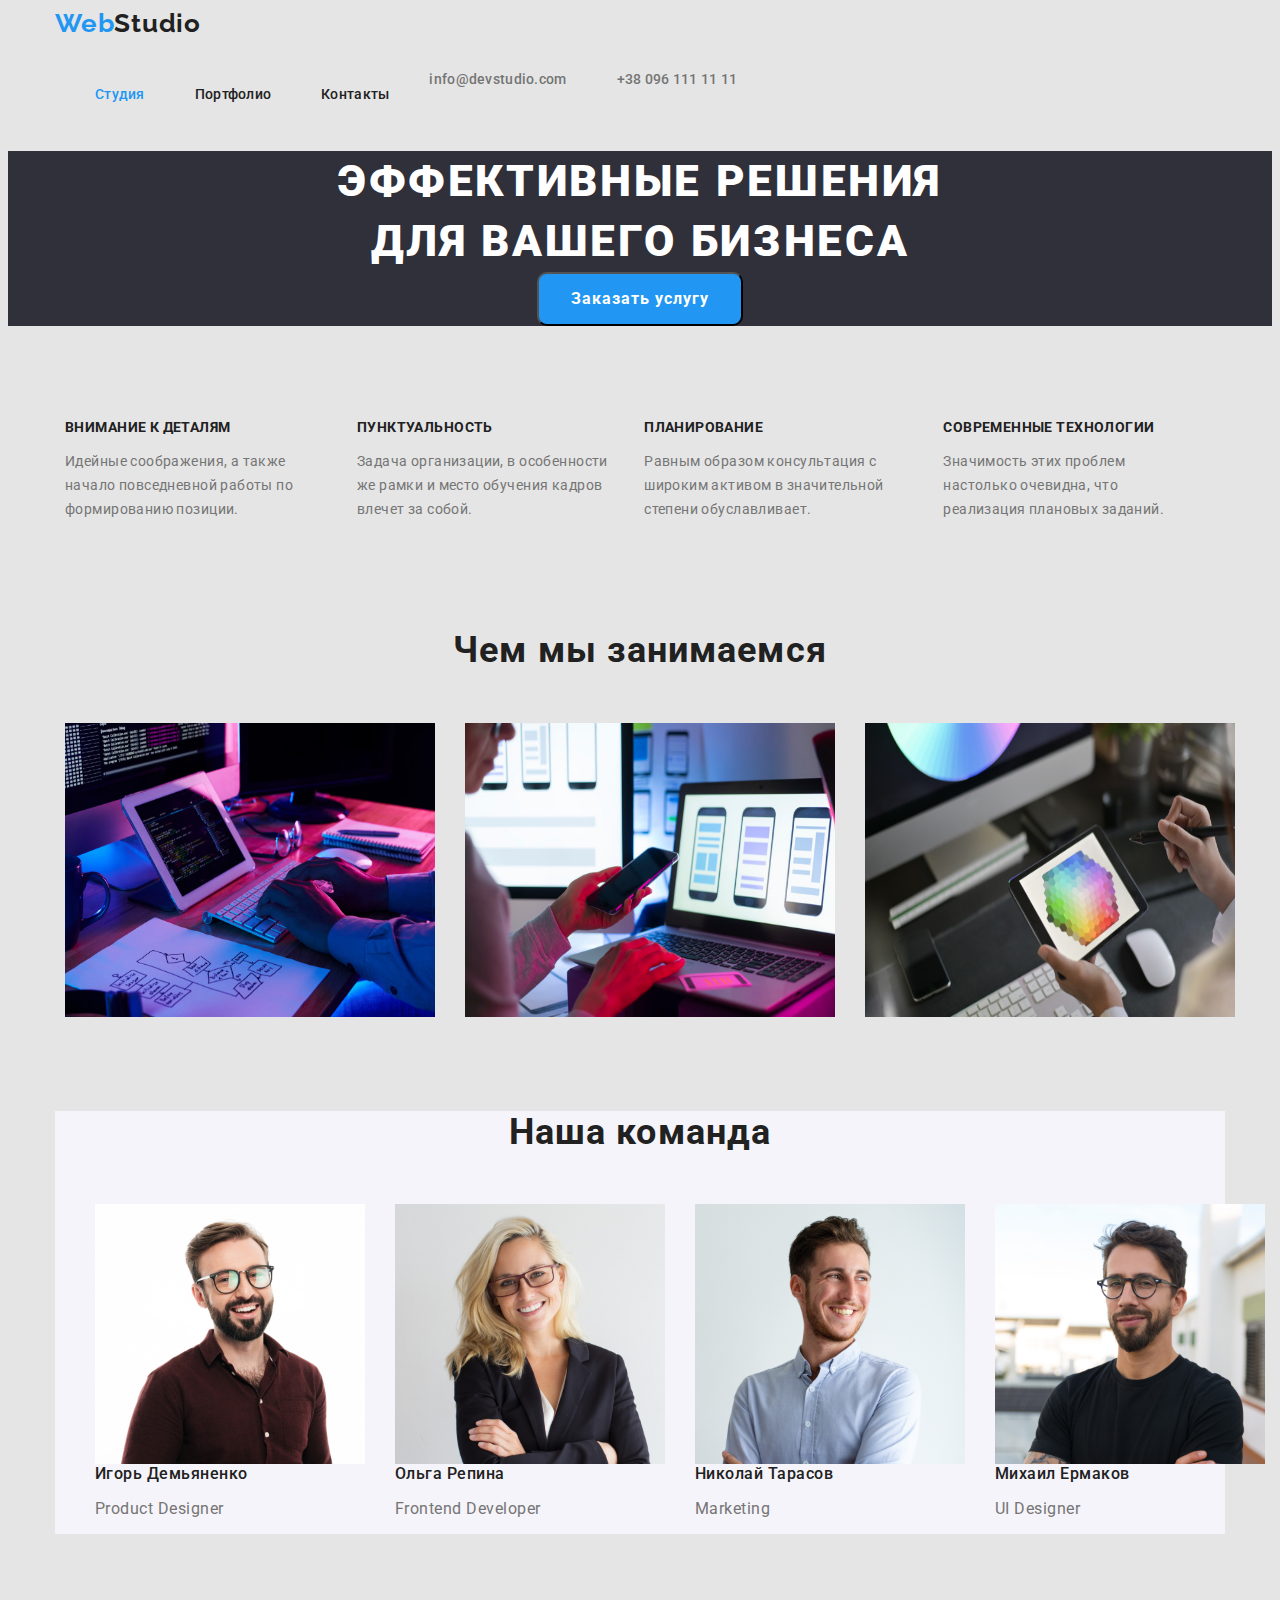
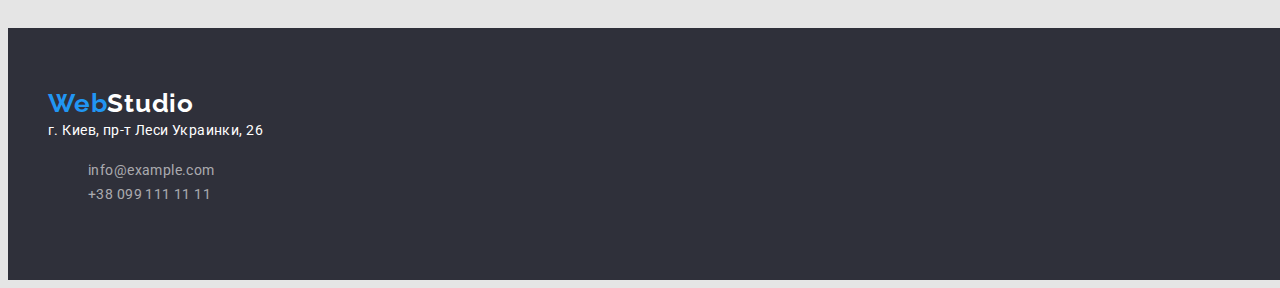
==== index.html @ b483196a "правки11" ====
<!DOCTYPE html>
<html lang="ru">
<head>
    <meta charset="UTF-8">
    <meta http-equiv="X-UA-Compatible" content="IE=edge">
    <meta name="viewport" content="width=device-width, initial-scale=1.0">
    <title>goit-markup-hw-01</title>
    <link rel="preconnect" href="https://fonts.googleapis.com">
    <link rel="preconnect" href="https://fonts.gstatic.com" crossorigin>
    <link href="https://fonts.googleapis.com/css2?family=Raleway:wght@700&family=Roboto:wght@400;500;700;900&display=swap"
        rel="stylesheet">
    <link rel="stylesheet" href="https://cdnjs.cloudflare.com/ajax/libs/modern-normalize/1.1.0/modern-normalize.min.css"
        integrity="sha512-wpPYUAdjBVSE4KJnH1VR1HeZfpl1ub8YT/NKx4PuQ5NmX2tKuGu6U/JRp5y+Y8XG2tV+wKQpNHVUX03MfMFn9Q==">
    <link rel="stylesheet" href="crossorigin="anonymous" referrerpolicy="no-referrer" />

    <link rel="stylesheet" href="css/styles.css" />

</head>
<body>
<!-- Верхний блок -->
<header class="header">
    <div class="container header-container">
        <nav class="header-nav">
            <a class="logo" href="WebStudio"><span>Web</span>Studio</a>
            <ul class="meny-nav">
                <li class="meny-nav-link">
                    <a class="nav-link active-page" href="index.html">Студия</a>
                </li>
                <li class="meny-nav-link">
                    <a class="nav-link" href="./portfolio.html">Портфолио</a>
                </li>
                <li class="meny-nav-link">
                    <a class="nav-link" href="Контакты">Контакты</a>
                </li>
            </ul>
        </nav>
        <div class="nav-box-connection">
            <ul class="contacts-nav">
                <li class="meny-nav-link">
                    <a class="connection-mailto" href="mailto:info@devstudio.com">info@devstudio.com</a>
                </li>
                <li class="meny-nav-link">
                    <a class="connection-tel" href="tel:+38-096-111-11-11">+38 096 111 11 11</a>
                </li>
            </ul>
        </div>
    </div>
        
</header>


<!-- Средина блока -->

<main>
    
        <!-- Шапка -->
        <section class="cap">
            <h1 class="cap-heading">Эффективные решения<br> для вашего бизнеса</h1>
            <button class="cap-button" type="button">Заказать услугу</button>
        </section>
    <div class="container">
        <!-- Особенности -->
        <section class="peculiarity">
            <ul class="peculiarity-box">
                <li>
                    <h3 class="peculiarity-heading">Внимание к деталям</h3>
                    <p class="peculiarity-text">Идейные соображения, а также начало повседневной работы по формированию позиции.</p>
                </li>
                <li>
                    <h3 class="peculiarity-heading">Пунктуальность</h3>
                    <p class="peculiarity-text">Задача организации, в особенности же рамки и место обучения кадров влечет за собой.</p>
                </li>
                <li>
                    <h3 class="peculiarity-heading">Планирование</h3>
                    <p class="peculiarity-text">Равным образом консультация с широким активом в значительной степени обуславливает.</p>
                </li>
                <li>
                    <h3 class="peculiarity-heading">Современные технологии</h3>
                    <p class="peculiarity-text">Значимость этих проблем настолько очевидна, что реализация плановых заданий.</p>
                </li>
            </ul>
        </section>
        <!-- Чем мы занимаемся -->
        <section class="classes-box">
            <h2 class="classes-heading">Чем мы занимаемся</h2>
                <ul class="image">
                    <li class="classes-image-list">
                        <img class="classes-image" src="./images/imag1.jpg " alt="Картинка" width="370">
                    </li>
                    <li class="classes-image-list">
                        <img class="classes-image" src="./images/imag2.jpg " alt="Картинка" width="370">
                    </li>
                    <li class="classes-image-list">
                        <img class="classes-image" src="./images/imag3.jpg " alt="Картинка" width="370">
                    </li>
                </ul>
        </section>
        <!-- Наша команда -->
        <section class="team-box">
            <h2 class="team-box-heading">Наша команда</h2>
                <ul class="team-group">
                    <li class="team-group-bg">
                        <img class="team-image" src="./images/foto1.jpg" alt="Фото мужчины" width="270">
                        <h3 class="team-heading">Игорь Демьяненко</h3>
                        <p class="team-position">Product Designer</p>
                    </li>
                    <li class="team-group-bg">
                        <img class="team-image" src="./images/foto2.jpg" alt="Фото женщины" width="270">
                        <h3 class="team-heading">Ольга Репина</h3>
                        <p class="team-position">Frontend Developer</p>
                    </li>
                    <li class="team-group-bg">
                        <img class="team-image" src="./images/foto3.jpg" alt="Фото мужчины" width="270">
                        <h3 class="team-heading">Николай Тарасов</h3>
                        <p class="team-position">Marketing</p>
                    </li>
                    <li class="team-group-bg">
                        <img class="team-image" src="./images/foto4.jpg" alt="Фото мужчины" width="270">
                        <h3 class="team-heading">Михаил Ермаков</h3>
                        <p class="team-position">UI Designer</p>
                    </li>
                </ul>
        </section>
    </div>
</main>  

<!-- Нижний блок -->

<footer class="footer">
    <div class="footer-container">
        <a class="footer-logo" href="WebStudio"><span>Web</span>Studio</a>
        <address class="footer-address">г. Киев, пр-т Леси Украинки, 26</address>
        <ul class="footer-box-connectio">
            <li><a class="footer-mailto" href="mailto:info@example.com">info@example.com</a></li>
            <li><a class="footer-tel" href="tel:+38-099-111-11-11">+38 099 111 11 11</a></li>
        </ul>
    </div>
</footer>

</body>
</html>
---- css/styles.css ----
:root {
  --theme-color: #2196f3;
  --text-primary: #212121;
  --text-secondary: #757575;

  --primary-font: 'Raleway';
  --secondary-font: 'Roboto';
}

body {
  background-color: #e5e5e5;
  font-family: var(--secondary-font);
}

h1,
h2,
h3,
h4 {
  margin: 0;
}

a {
  text-decoration: none;
}

ul {
  list-style: none;
}

img {
  display: block;
}

address {
  font-style: normal;
}

/* ===== header ===== */

.container {
  width: 1170px;
  margin: 0 auto;
  padding-left: 15px;
  padding-right: 15px;
}

.header-container {
  display: flex;
  align-items: center;
}

.meny-nav {
  display: flex;
}

.meny-nav-link + .meny-nav-link {
  margin-left: 50px;
}

.meny-nav-link:last-child {
  margin-right: 0;
}

.logo {
  font-family: raleway;
  font-weight: bold;
  font-size: 26px;
  line-height: 1.2;
  letter-spacing: 0.03em;
  color: var(--text-primary);
}

span {
  color: #2196f3;
}

.nav-link:hover,
.nav-link:focus {
  color: var(--theme-color);
}

.nav-link {
  display: block;
  padding-top: 32px;
  padding-bottom: 32px;

  font-weight: 500;
  font-size: 14px;
  line-height: 1.14;
  letter-spacing: 0.02em;
  color: var(--text-primary);
}
.active-page {
  color: var(--theme-color);
}

.contacts-nav {
  display: flex;
}

.connection-mailto {
  display: block;
  padding-top: 32px;
  padding-bottom: 32px;

  font-weight: 500;
  font-size: 14px;
  line-height: 1.14;
  letter-spacing: 0.02em;
  color: var(--text-secondary);
}

.connection-tel {
  display: block;
  padding-top: 32px;
  padding-bottom: 32px;

  font-weight: 500;
  font-size: 14px;
  line-height: 1.14;
  letter-spacing: 0.02em;
  color: var(--text-secondary);
}

.connection-mailto:hover,
.connection-mailto:focus {
  color: var(--theme-color);
}

.connection-tel:hover,
.connection-tel:focus {
  color: var(--theme-color);
}

/* ===== main ===== */

.cap {
  background-color: #2f303a;
  margin-bottom: 94px;
}

.cap-container {
  padding: 200px 0;
  width: 1200px;
}

.cap-heading {
  font-weight: 900;
  font-size: 44px;
  line-height: 1.37;
  text-align: center;
  letter-spacing: 0.06em;
  text-transform: uppercase;
  color: #ffffff;
}

.cap-button {
  border-radius: 10px;
  padding-top: 10px;
  padding-right: 32px;
  padding-bottom: 10px;
  padding-left: 32px;
  margin: 0 auto;

  background-color: #2196f3;
  font-family: var(--secondary-font);
  font-weight: 700;
  font-size: 16px;
  line-height: 1.9;
  display: flex;
  align-items: center;
  text-align: center;
  letter-spacing: 0.06em;
  color: #ffffff;
}

.peculiarity {
  margin-bottom: 94px;
}

.peculiarity-box {
  display: flex;
  flex-direction: row;
  justify-content: space-between;
  align-items: baseline;
  margin: auto 0;
  padding: 0 10px;
}

.peculiarity-heading {
  font-weight: 700;
  font-size: 14px;
  line-height: 1.14;
  letter-spacing: 0.03em;
  text-transform: uppercase;
  color: var(--text-primary);
}
.peculiarity-text {
  margin-right: 30px;

  font-weight: 400;
  font-size: 14px;
  line-height: 1.7;
  letter-spacing: 0.03em;
  color: var(--text-secondary);
}

/* ===== classes ===== */

.image {
  display: flex;
  flex-direction: row;
  justify-content: space-evenly;
  padding: 0 10px;
  margin-top: 50px;
  margin-right: 30px;
  margin-bottom: 94px;
}

.classes-heading {
  font-weight: bold;
  font-size: 36px;
  line-height: 1.2;
  text-align: center;
  letter-spacing: 0.03em;
  color: var(--text-primary);
}

.classes-image-list {
  margin-right: 30px;
}

.classes-image {
  width: 370px;
  height: 294px;
}

/* ===== team ===== */

.team-box {
  margin-bottom: 94px;
  background-color: #f5f4fa;
}

.team-group {
  display: flex;
  flex-direction: row;
  justify-content: space-evenly;
  margin-top: 50px;
}

.team-group-bg {
  margin-right: 30px;
}

.team-container {
  width: 1200px;
  padding-top: 94px;
  padding-bottom: 94px;
  padding-left: 15px;
  padding-right: 15px;
  margin: 0 200px;
}

.team-box-heading {
  font-weight: 700;
  font-size: 36px;
  line-height: 1.2;
  text-align: center;
  letter-spacing: 0.03em;
  color: var(--text-primary);
}
.team-image {
  width: 270px;
  height: 260px;
}
.team-heading {
  font-weight: 500;
  font-size: 16px;
  line-height: 1.2;
  letter-spacing: 0.03em;
  color: var(--text-primary);
}
.team-position {
  font-style: normal;
  font-weight: normal;
  font-size: 16px;
  line-height: 1.2;
  letter-spacing: 0.03em;
  color: var(--text-secondary);
}

/* ===== footer ===== */

.footer {
  background-color: #2f303a;
  display: flex;
  flex-direction: column;
  justify-content: flex-start;
  width: 1600px;
  height: 252px;
}

.footer-container {
  padding-top: 60px;
  padding-left: 40px;
}

.footer-box-connectio {
  display: flex;
  flex-direction: column;
}

.footer-logo {
  font-family: raleway;
  font-style: normal;
  font-weight: bold;
  font-size: 26px;
  line-height: 1.19;
  letter-spacing: 0.03em;
  color: #ffffff;
}

.footer-address {
  font-weight: 400;
  font-size: 14px;
  line-height: 1.71;
  letter-spacing: 0.03em;
  color: #ffffff;
}

.footer-mailto {
  font-weight: 400;
  font-size: 14px;
  line-height: 1.71;
  letter-spacing: 0.03em;
  color: rgba(255, 255, 255, 0.6);
}
.footer-tel {
  font-weight: 400;
  font-size: 14px;
  line-height: 1.71;
  letter-spacing: 0.03em;
  color: rgba(255, 255, 255, 0.6);
}
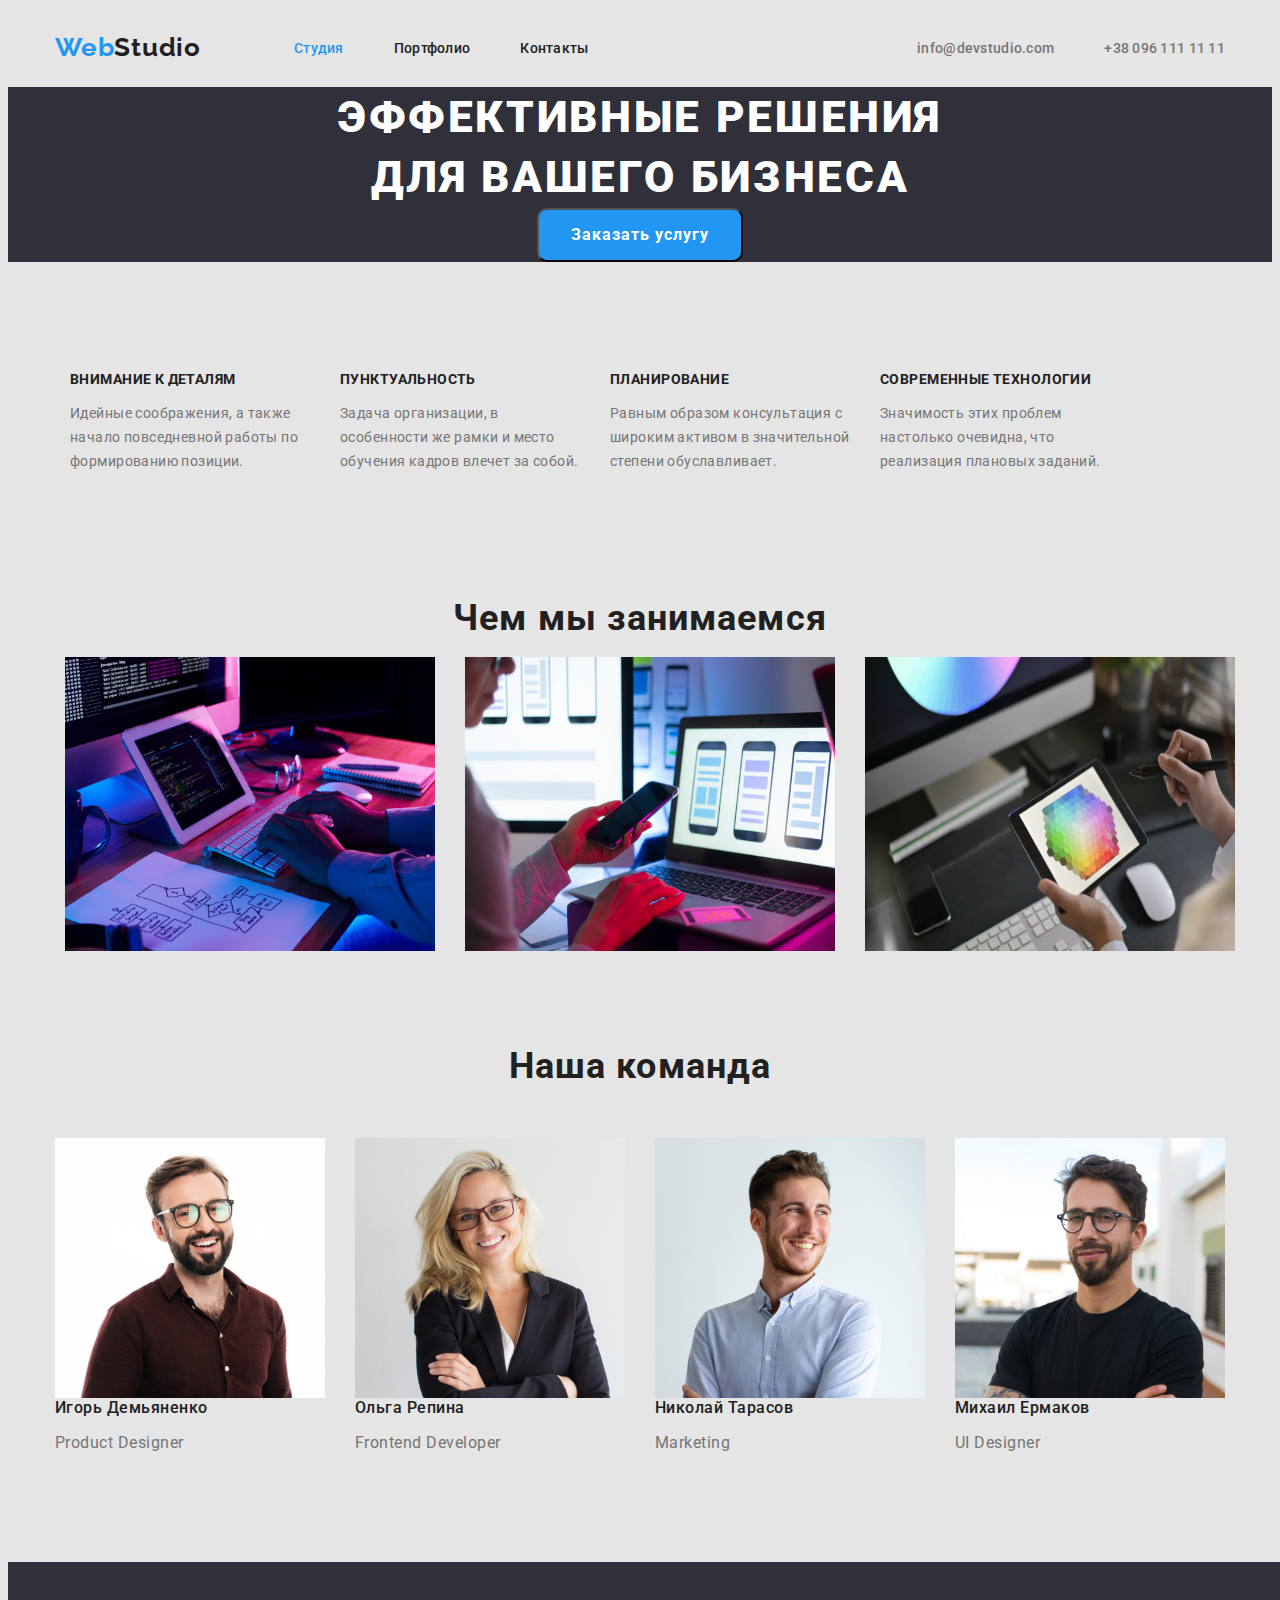
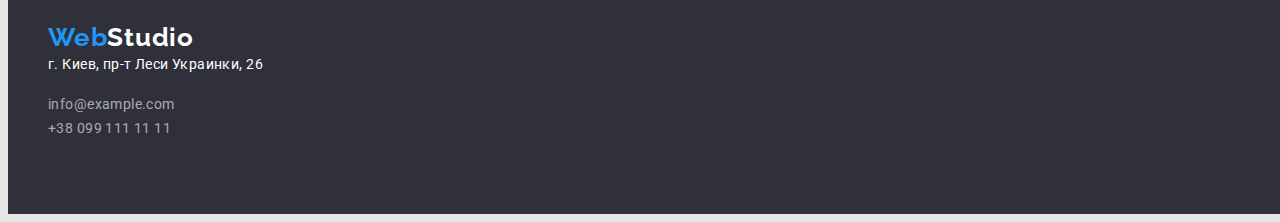
==== commit 28b31add: "исправления15" ====
--- a/index.html
+++ b/index.html
@@ -62,19 +62,19 @@
         <!-- Особенности -->
         <section class="peculiarity">
             <ul class="peculiarity-box">
-                <li>
+                <li class="peculiarity-list">
                     <h3 class="peculiarity-heading">Внимание к деталям</h3>
                     <p class="peculiarity-text">Идейные соображения, а также начало повседневной работы по формированию позиции.</p>
                 </li>
-                <li>
+                <li class="peculiarity-list">
                     <h3 class="peculiarity-heading">Пунктуальность</h3>
                     <p class="peculiarity-text">Задача организации, в особенности же рамки и место обучения кадров влечет за собой.</p>
                 </li>
-                <li>
+                <li class="peculiarity-list">
                     <h3 class="peculiarity-heading">Планирование</h3>
                     <p class="peculiarity-text">Равным образом консультация с широким активом в значительной степени обуславливает.</p>
                 </li>
-                <li>
+                <li class="peculiarity-list">
                     <h3 class="peculiarity-heading">Современные технологии</h3>
                     <p class="peculiarity-text">Значимость этих проблем настолько очевидна, что реализация плановых заданий.</p>
                 </li>
--- a/css/styles.css
+++ b/css/styles.css
@@ -25,6 +25,7 @@
 
 ul {
   list-style: none;
+  padding-inline-start: 0;
 }
 
 img {
@@ -47,21 +48,31 @@
 .header-container {
   display: flex;
   align-items: center;
+  justify-content: space-around;
+}
+
+.header-nav {
+  display: flex;
 }
 
 .meny-nav {
   display: flex;
+  align-items: center;
+  margin-left: 93px;
 }
 
 .meny-nav-link + .meny-nav-link {
   margin-left: 50px;
 }
 
-.meny-nav-link:last-child {
-  margin-right: 0;
+.nav-box-connection {
+  margin-left: auto;
 }
 
 .logo {
+  padding-top: 24px;
+  padding-bottom: 24px;
+
   font-family: raleway;
   font-weight: bold;
   font-size: 26px;
@@ -80,9 +91,9 @@
 }
 
 .nav-link {
-  display: block;
+  /* display: block;
   padding-top: 32px;
-  padding-bottom: 32px;
+  padding-bottom: 32px; */
 
   font-weight: 500;
   font-size: 14px;
@@ -99,9 +110,9 @@
 }
 
 .connection-mailto {
-  display: block;
+  /* display: block;
   padding-top: 32px;
-  padding-bottom: 32px;
+  padding-bottom: 32px; */
 
   font-weight: 500;
   font-size: 14px;
@@ -111,9 +122,9 @@
 }
 
 .connection-tel {
-  display: block;
+  /* display: block;
   padding-top: 32px;
-  padding-bottom: 32px;
+  padding-bottom: 32px; */
 
   font-weight: 500;
   font-size: 14px;
@@ -139,10 +150,10 @@
   margin-bottom: 94px;
 }
 
-.cap-container {
+/* .cap-container {
   padding: 200px 0;
   width: 1200px;
-}
+} */
 
 .cap-heading {
   font-weight: 900;
@@ -175,16 +186,21 @@
 }
 
 .peculiarity {
+  display: flex;
+  justify-content: space-between;
+  width: 1170px;
   margin-bottom: 94px;
+  padding-left: 15px;
+  padding-right: 15px;
 }
 
 .peculiarity-box {
   display: flex;
-  flex-direction: row;
-  justify-content: space-between;
-  align-items: baseline;
-  margin: auto 0;
-  padding: 0 10px;
+  /* flex-wrap: wrap; */
+}
+
+.peculiarity-box .peculiarity-list {
+  width: 270px;
 }
 
 .peculiarity-heading {
@@ -209,11 +225,10 @@
 
 .image {
   display: flex;
-  flex-direction: row;
+
   justify-content: space-evenly;
   padding: 0 10px;
-  margin-top: 50px;
-  margin-right: 30px;
+
   margin-bottom: 94px;
 }
 
@@ -239,7 +254,6 @@
 
 .team-box {
   margin-bottom: 94px;
-  background-color: #f5f4fa;
 }
 
 .team-group {
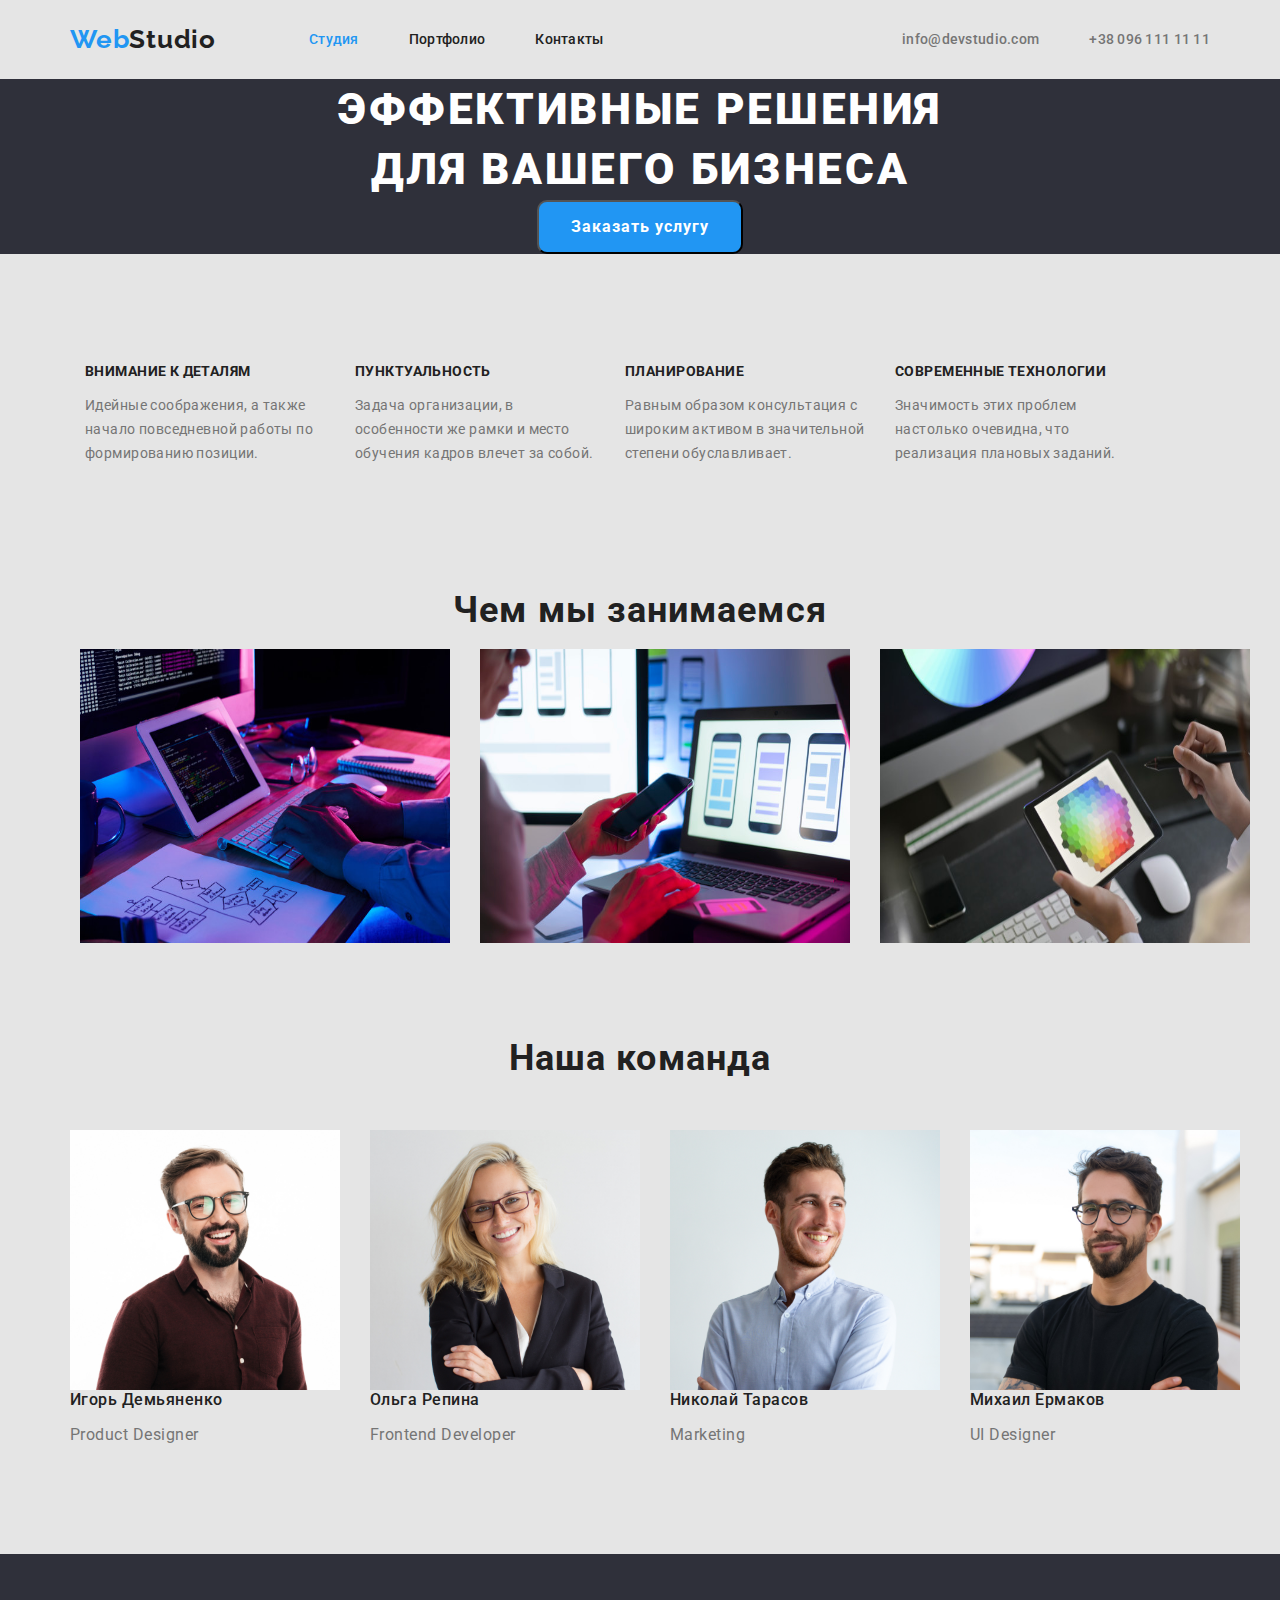
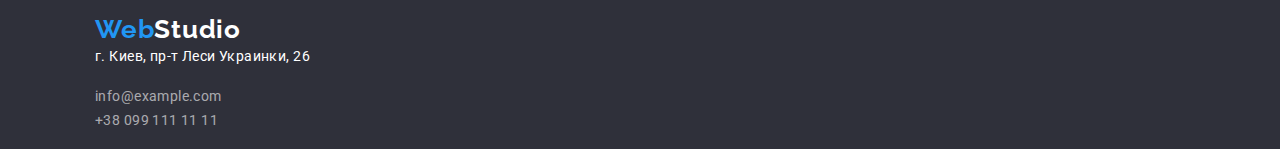
==== commit 0c7d5776: "правки портфолио" ====
--- a/index.html
+++ b/index.html
@@ -4,17 +4,13 @@
     <meta charset="UTF-8">
     <meta http-equiv="X-UA-Compatible" content="IE=edge">
     <meta name="viewport" content="width=device-width, initial-scale=1.0">
-    <title>goit-markup-hw-01</title>
+    <title>portfolio</title>
     <link rel="preconnect" href="https://fonts.googleapis.com">
     <link rel="preconnect" href="https://fonts.gstatic.com" crossorigin>
     <link href="https://fonts.googleapis.com/css2?family=Raleway:wght@700&family=Roboto:wght@400;500;700;900&display=swap"
         rel="stylesheet">
-    <link rel="stylesheet" href="https://cdnjs.cloudflare.com/ajax/libs/modern-normalize/1.1.0/modern-normalize.min.css"
-        integrity="sha512-wpPYUAdjBVSE4KJnH1VR1HeZfpl1ub8YT/NKx4PuQ5NmX2tKuGu6U/JRp5y+Y8XG2tV+wKQpNHVUX03MfMFn9Q==">
-    <link rel="stylesheet" href="crossorigin="anonymous" referrerpolicy="no-referrer" />
-
-    <link rel="stylesheet" href="css/styles.css" />
-
+    <link rel="stylesheet" href="https://cdnjs.cloudflare.com/ajax/libs/modern-normalize/1.1.0/modern-normalize.min.css" />
+    <link rel="stylesheet" href="./css/styles.css">
 </head>
 <body>
 <!-- Верхний блок -->
@@ -127,12 +123,12 @@
 <!-- Нижний блок -->
 
 <footer class="footer">
-    <div class="footer-container">
+    <div class="container footer-container">
         <a class="footer-logo" href="WebStudio"><span>Web</span>Studio</a>
         <address class="footer-address">г. Киев, пр-т Леси Украинки, 26</address>
-        <ul class="footer-box-connectio">
-            <li><a class="footer-mailto" href="mailto:info@example.com">info@example.com</a></li>
-            <li><a class="footer-tel" href="tel:+38-099-111-11-11">+38 099 111 11 11</a></li>
+        <ul class="footer-list-box">
+            <li class="footer-list"><a class="footer-mailto" href="mailto:info@example.com">info@example.com</a></li>
+            <li class="footer-list"><a class="footer-tel" href="tel:+38-099-111-11-11">+38 099 111 11 11</a></li>
         </ul>
     </div>
 </footer>
--- a/css/styles.css
+++ b/css/styles.css
@@ -311,8 +311,6 @@
   display: flex;
   flex-direction: column;
   justify-content: flex-start;
-  width: 1600px;
-  height: 252px;
 }
 
 .footer-container {
@@ -328,13 +326,12 @@
 .footer-logo {
   font-family: raleway;
   font-style: normal;
-  font-weight: bold;
+  font-weight: 700;
   font-size: 26px;
   line-height: 1.19;
   letter-spacing: 0.03em;
   color: #ffffff;
 }
-
 .footer-address {
   font-weight: 400;
   font-size: 14px;
@@ -342,7 +339,6 @@
   letter-spacing: 0.03em;
   color: #ffffff;
 }
-
 .footer-mailto {
   font-weight: 400;
   font-size: 14px;
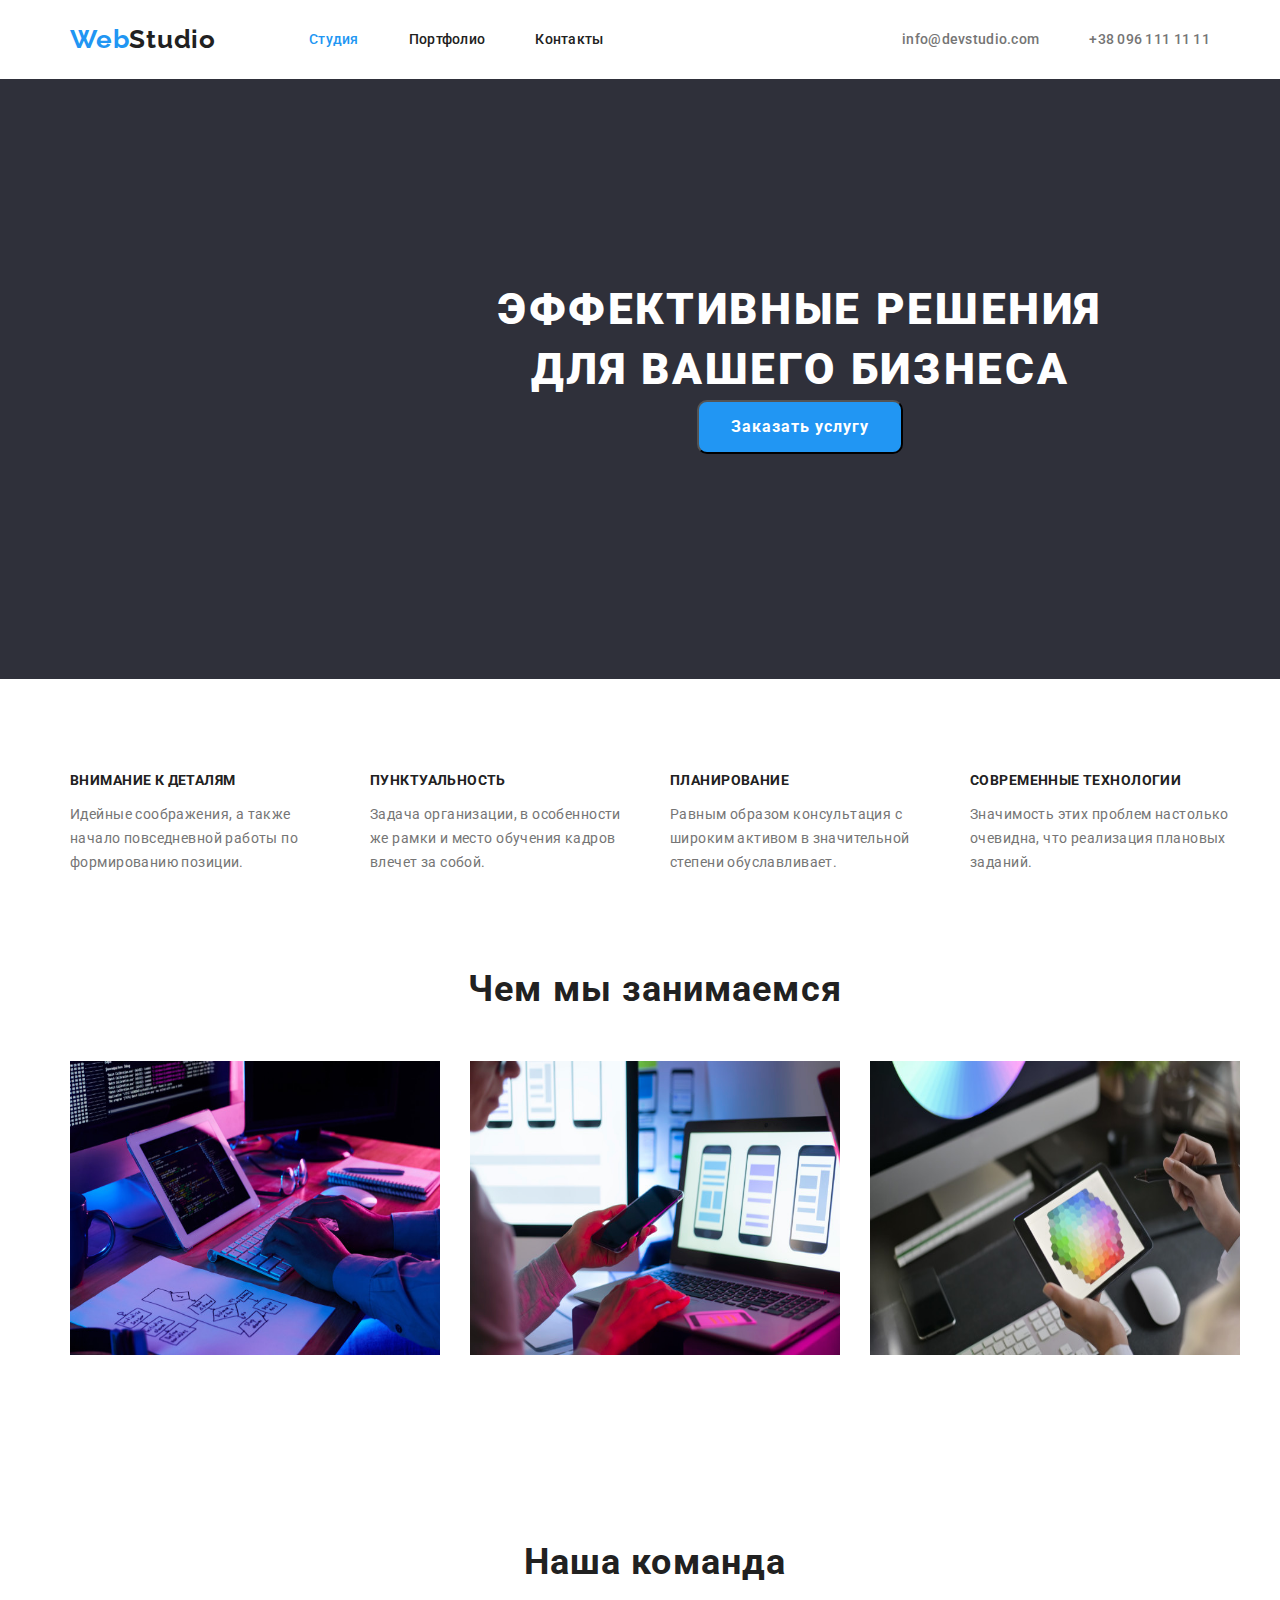
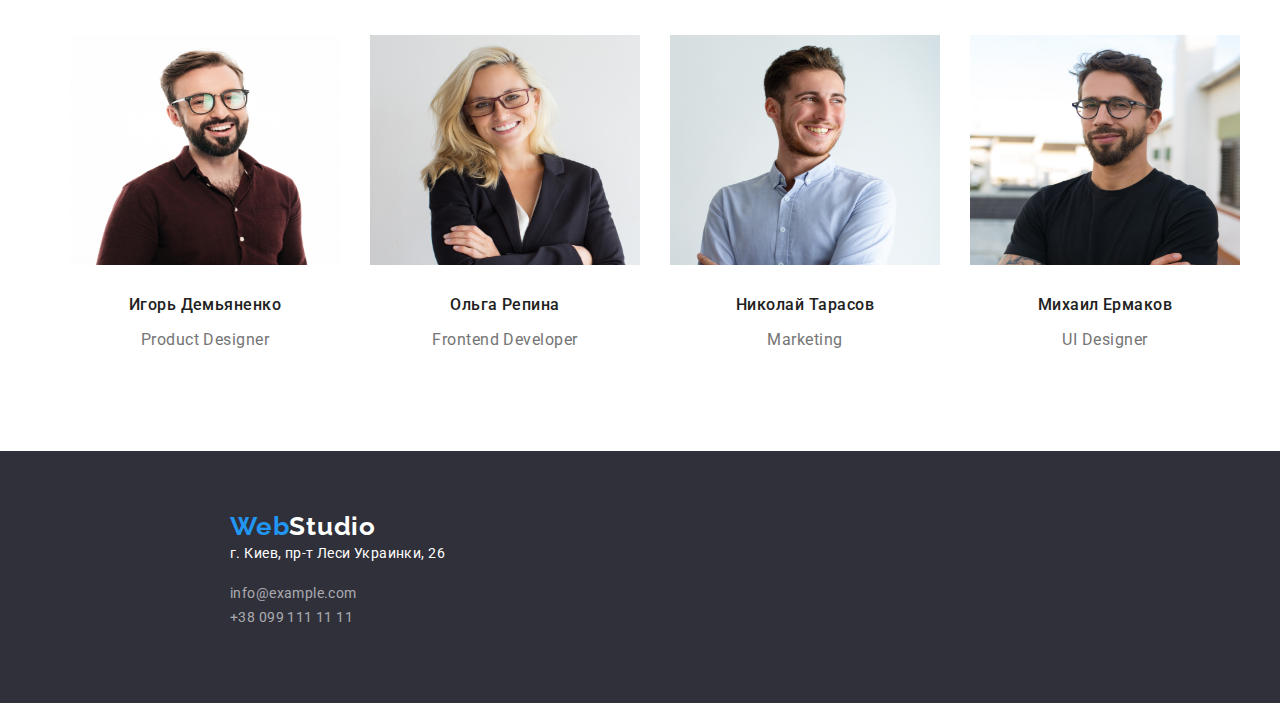
==== commit 55ff597a: "правки после проверки1" ====
--- a/index.html
+++ b/index.html
@@ -47,8 +47,9 @@
 
 <!-- Средина блока -->
 
+
 <main>
-    
+      
         <!-- Шапка -->
         <section class="cap">
             <h1 class="cap-heading">Эффективные решения<br> для вашего бизнеса</h1>
@@ -97,30 +98,32 @@
                 <ul class="team-group">
                     <li class="team-group-bg">
                         <img class="team-image" src="./images/foto1.jpg" alt="Фото мужчины" width="270">
-                        <h3 class="team-heading">Игорь Демьяненко</h3>
-                        <p class="team-position">Product Designer</p>
+                        <h3 class="team-heading team-li">Игорь Демьяненко</h3>
+                        <p class="team-position team-li">Product Designer</p>
                     </li>
                     <li class="team-group-bg">
                         <img class="team-image" src="./images/foto2.jpg" alt="Фото женщины" width="270">
-                        <h3 class="team-heading">Ольга Репина</h3>
-                        <p class="team-position">Frontend Developer</p>
+                        <h3 class="team-heading team-li">Ольга Репина</h3>
+                        <p class="team-position team-li">Frontend Developer</p>
                     </li>
                     <li class="team-group-bg">
                         <img class="team-image" src="./images/foto3.jpg" alt="Фото мужчины" width="270">
-                        <h3 class="team-heading">Николай Тарасов</h3>
-                        <p class="team-position">Marketing</p>
+                        <h3 class="team-heading team-li">Николай Тарасов</h3>
+                        <p class="team-position team-li">Marketing</p>
                     </li>
                     <li class="team-group-bg">
                         <img class="team-image" src="./images/foto4.jpg" alt="Фото мужчины" width="270">
-                        <h3 class="team-heading">Михаил Ермаков</h3>
-                        <p class="team-position">UI Designer</p>
+                        <h3 class="team-heading team-li">Михаил Ермаков</h3>
+                        <p class="team-position team-li">UI Designer</p>
                     </li>
                 </ul>
         </section>
     </div>
 </main>  
 
+
 <!-- Нижний блок -->
+
 
 <footer class="footer">
     <div class="container footer-container">
--- a/css/styles.css
+++ b/css/styles.css
@@ -8,7 +8,6 @@
 }
 
 body {
-  background-color: #e5e5e5;
   font-family: var(--secondary-font);
 }
 
@@ -36,7 +35,7 @@
   font-style: normal;
 }
 
-/* ===== header ===== */
+/* ========== header ========== */
 
 .container {
   width: 1170px;
@@ -48,7 +47,6 @@
 .header-container {
   display: flex;
   align-items: center;
-  justify-content: space-around;
 }
 
 .header-nav {
@@ -91,16 +89,13 @@
 }
 
 .nav-link {
-  /* display: block;
-  padding-top: 32px;
-  padding-bottom: 32px; */
-
   font-weight: 500;
   font-size: 14px;
   line-height: 1.14;
   letter-spacing: 0.02em;
   color: var(--text-primary);
 }
+
 .active-page {
   color: var(--theme-color);
 }
@@ -143,11 +138,14 @@
   color: var(--theme-color);
 }
 
-/* ===== main ===== */
+/* ========== main ========== */
 
 .cap {
   background-color: #2f303a;
-  margin-bottom: 94px;
+  width: 1600px;
+  height: 600px;
+  padding: 200px 452px;
+  margin: 0 auto;
 }
 
 /* .cap-container {
@@ -186,21 +184,32 @@
 }
 
 .peculiarity {
-  display: flex;
-  justify-content: space-between;
+  /* display: flex; */
+  /* justify-content: space-between;
   width: 1170px;
   margin-bottom: 94px;
   padding-left: 15px;
-  padding-right: 15px;
+  padding-right: 15px; */
 }
 
 .peculiarity-box {
   display: flex;
-  /* flex-wrap: wrap; */
-}
-
-.peculiarity-box .peculiarity-list {
+  justify-content: space-between;
+  padding-top: 94px;
+  padding-bottom: 47px;
+  margin: 0;
+  width: 1170px;
+}
+
+.peculiarity-box + .peculiarity-text {
+  margin-left: 30px;
+}
+
+.peculiarity-list {
+  /* display: flex;
+  flex-wrap: wrap; */
   width: 270px;
+  height: 101px;
 }
 
 .peculiarity-heading {
@@ -212,7 +221,7 @@
   color: var(--text-primary);
 }
 .peculiarity-text {
-  margin-right: 30px;
+  /* margin-right: 30px; */
 
   font-weight: 400;
   font-size: 14px;
@@ -221,28 +230,37 @@
   color: var(--text-secondary);
 }
 
-/* ===== classes ===== */
+/* ========== classes ========== */
+
+.classes-box {
+  width: 1170px;
+  padding-top: 47px;
+  padding-bottom: 84px;
+}
 
 .image {
   display: flex;
-
-  justify-content: space-evenly;
-  padding: 0 10px;
-
-  margin-bottom: 94px;
+  justify-content: center;
+  margin: 0;
+}
+
+.classes-image-list {
+  margin-left: 30px;
+}
+
+.classes-image-list:first-child {
+  margin-left: 0;
 }
 
 .classes-heading {
+  padding-bottom: 50px;
+
   font-weight: bold;
   font-size: 36px;
   line-height: 1.2;
   text-align: center;
   letter-spacing: 0.03em;
   color: var(--text-primary);
-}
-
-.classes-image-list {
-  margin-right: 30px;
 }
 
 .classes-image {
@@ -250,33 +268,36 @@
   height: 294px;
 }
 
-/* ===== team ===== */
+/* ========== team ========== */
 
 .team-box {
-  margin-bottom: 94px;
+  width: 1170px;
+  padding-top: 102px;
+  padding-bottom: 86px;
 }
 
 .team-group {
   display: flex;
-  flex-direction: row;
-  justify-content: space-evenly;
-  margin-top: 50px;
+  justify-content: center;
+  margin: 0;
 }
 
 .team-group-bg {
-  margin-right: 30px;
-}
-
-.team-container {
-  width: 1200px;
-  padding-top: 94px;
-  padding-bottom: 94px;
-  padding-left: 15px;
-  padding-right: 15px;
-  margin: 0 200px;
+  margin-left: 30px;
+}
+
+.team-group-bg:first-child {
+  margin-left: 0;
+}
+
+.team-li {
+  display: flex;
+  justify-content: center;
 }
 
 .team-box-heading {
+  padding-bottom: 50px;
+
   font-weight: 700;
   font-size: 36px;
   line-height: 1.2;
@@ -287,6 +308,7 @@
 .team-image {
   width: 270px;
   height: 260px;
+  padding-bottom: 30px;
 }
 .team-heading {
   font-weight: 500;
@@ -308,19 +330,17 @@
 
 .footer {
   background-color: #2f303a;
-  display: flex;
+  width: 1600px;
+  height: 252px;
+  margin: 0 auto;
+  /* display: flex;
   flex-direction: column;
-  justify-content: flex-start;
+  justify-content: flex-start; */
 }
 
 .footer-container {
   padding-top: 60px;
-  padding-left: 40px;
-}
-
-.footer-box-connectio {
-  display: flex;
-  flex-direction: column;
+  padding-bottom: 60px;
 }
 
 .footer-logo {
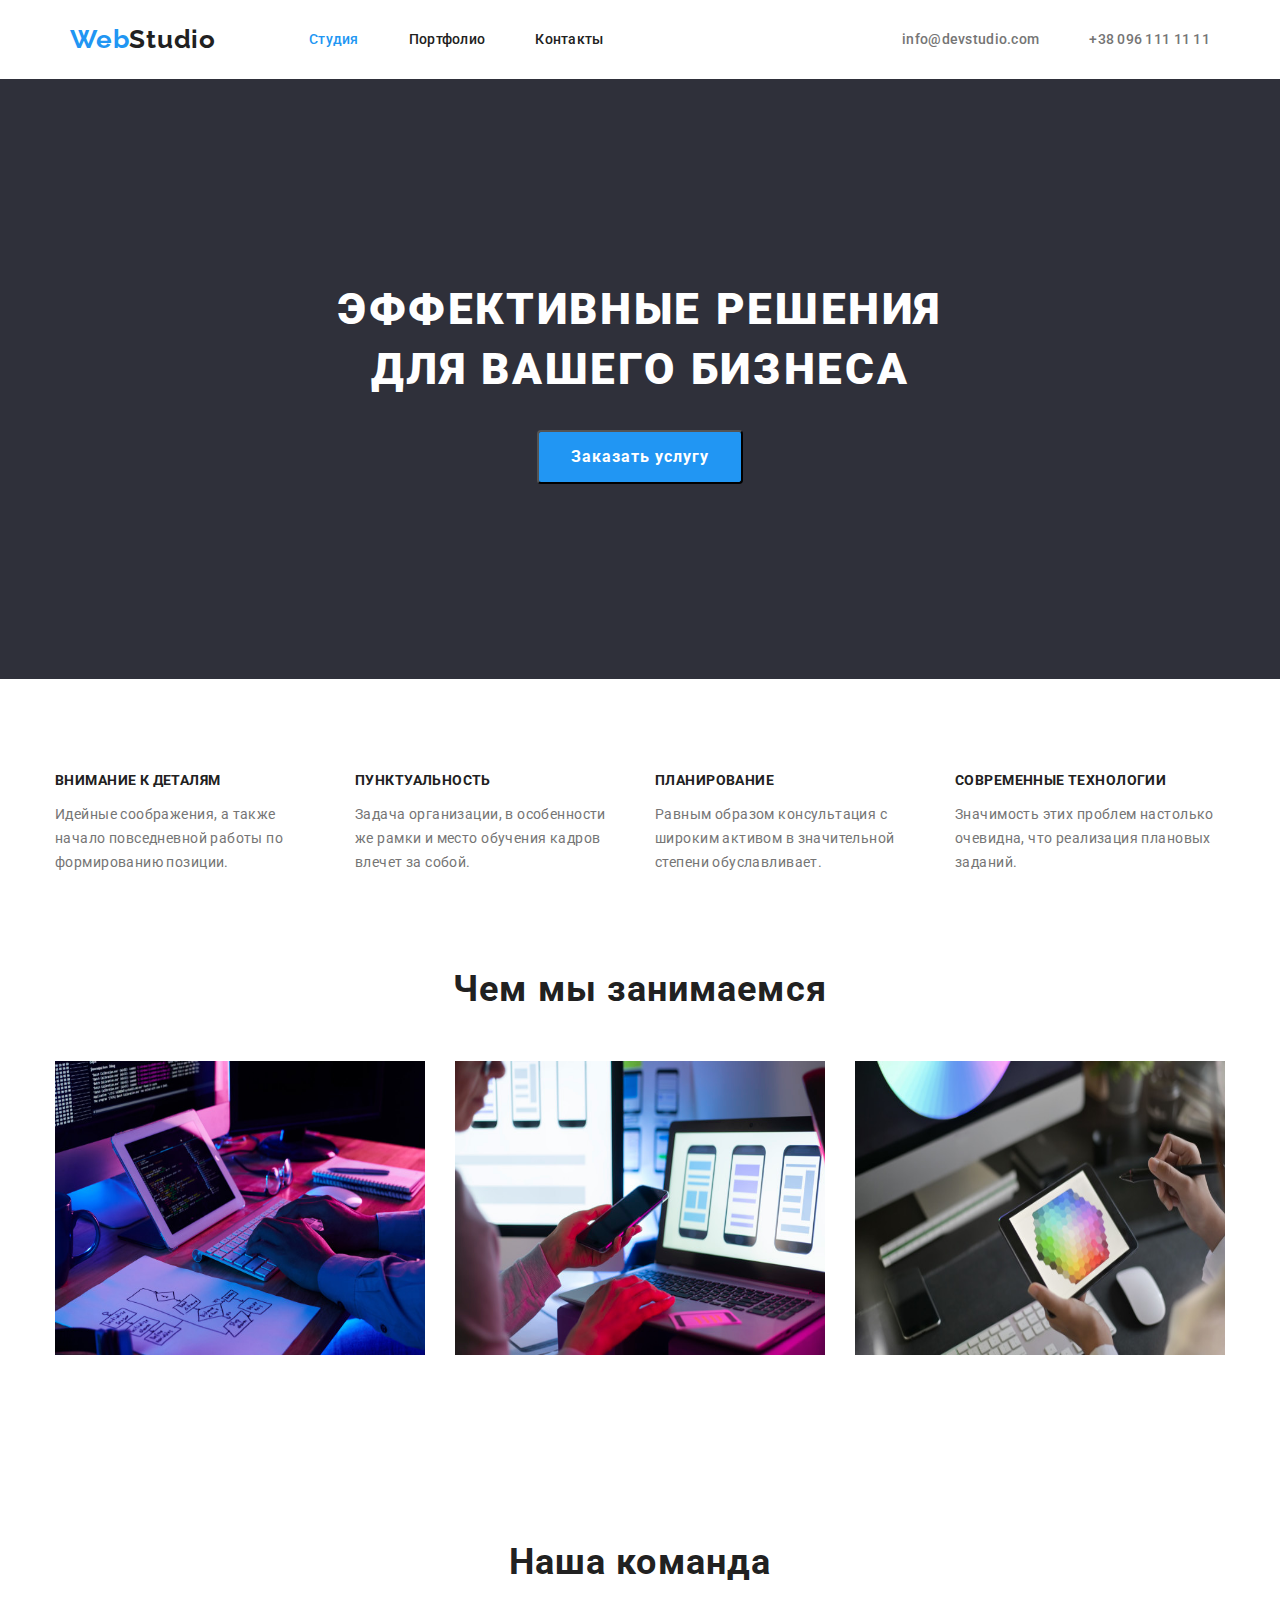
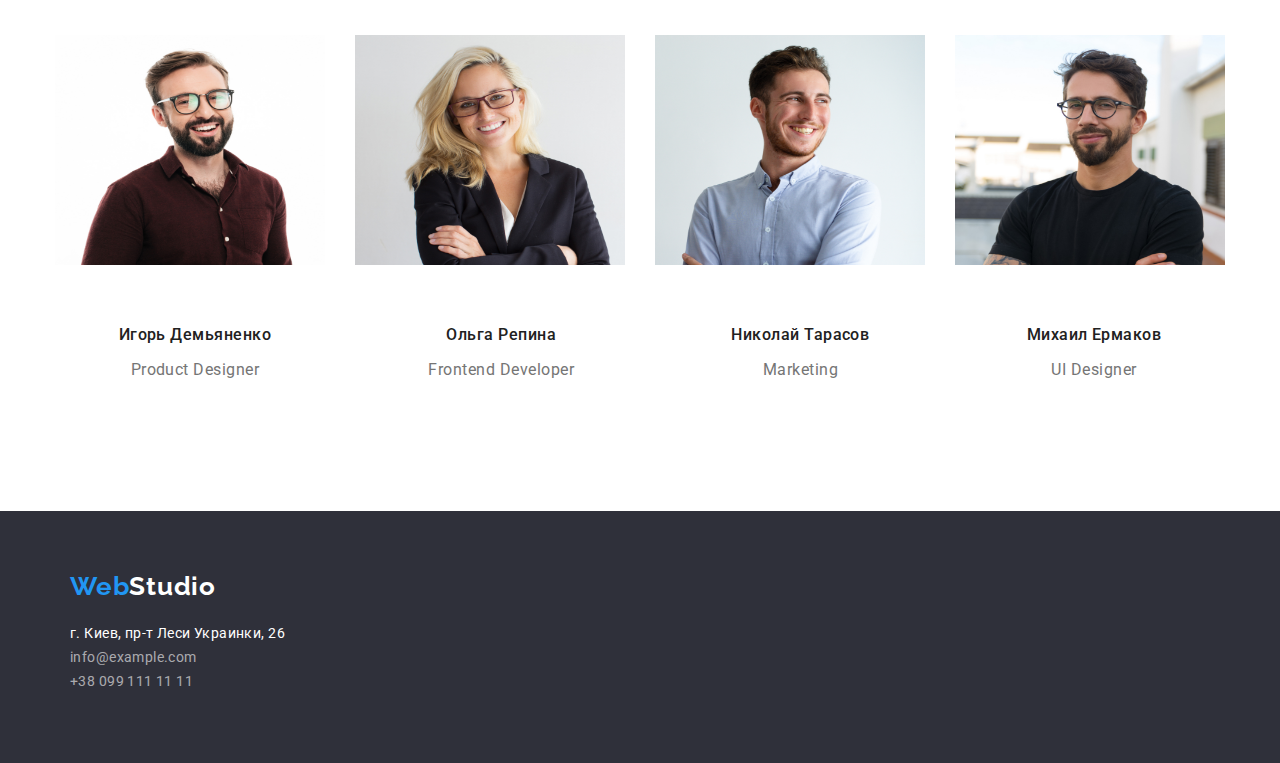
==== commit 67da2602: "правки после проверки3" ====
--- a/index.html
+++ b/index.html
@@ -55,9 +55,9 @@
             <h1 class="cap-heading">Эффективные решения<br> для вашего бизнеса</h1>
             <button class="cap-button" type="button">Заказать услугу</button>
         </section>
-    <div class="container">
+    <!-- <div class="container"> -->
         <!-- Особенности -->
-        <section class="peculiarity">
+        <section class="peculiarity container">
             <ul class="peculiarity-box">
                 <li class="peculiarity-list">
                     <h3 class="peculiarity-heading">Внимание к деталям</h3>
@@ -78,7 +78,7 @@
             </ul>
         </section>
         <!-- Чем мы занимаемся -->
-        <section class="classes-box">
+        <section class="classes-box container">
             <h2 class="classes-heading">Чем мы занимаемся</h2>
                 <ul class="image">
                     <li class="classes-image-list">
@@ -93,32 +93,46 @@
                 </ul>
         </section>
         <!-- Наша команда -->
-        <section class="team-box">
+        <section class="team-box container">
             <h2 class="team-box-heading">Наша команда</h2>
+            <div class="team-group-image">
+                <ul class="team-group">
+                        <li class="team-group-bg">
+                            <img class="team-image" src="./images/foto1.jpg" alt="Фото мужчины" width="270">
+                        </li>
+                        <li class="team-group-bg">
+                            <img class="team-image" src="./images/foto2.jpg" alt="Фото женщины" width="270">
+                        </li>
+                        <li class="team-group-bg">
+                            <img class="team-image" src="./images/foto3.jpg" alt="Фото мужчины" width="270">
+                        </li>
+                        <li class="team-group-bg">
+                            <img class="team-image" src="./images/foto4.jpg" alt="Фото мужчины" width="270">
+                        </li>
+                    </ul>
+            </div>
+            <div class="team-group-link">
                 <ul class="team-group">
                     <li class="team-group-bg">
-                        <img class="team-image" src="./images/foto1.jpg" alt="Фото мужчины" width="270">
                         <h3 class="team-heading team-li">Игорь Демьяненко</h3>
                         <p class="team-position team-li">Product Designer</p>
                     </li>
                     <li class="team-group-bg">
-                        <img class="team-image" src="./images/foto2.jpg" alt="Фото женщины" width="270">
                         <h3 class="team-heading team-li">Ольга Репина</h3>
                         <p class="team-position team-li">Frontend Developer</p>
                     </li>
                     <li class="team-group-bg">
-                        <img class="team-image" src="./images/foto3.jpg" alt="Фото мужчины" width="270">
                         <h3 class="team-heading team-li">Николай Тарасов</h3>
                         <p class="team-position team-li">Marketing</p>
                     </li>
                     <li class="team-group-bg">
-                        <img class="team-image" src="./images/foto4.jpg" alt="Фото мужчины" width="270">
                         <h3 class="team-heading team-li">Михаил Ермаков</h3>
                         <p class="team-position team-li">UI Designer</p>
                     </li>
                 </ul>
+            </div>
         </section>
-    </div>
+    <!-- </div> -->
 </main>  
 
 
@@ -126,7 +140,7 @@
 
 
 <footer class="footer">
-    <div class="container footer-container">
+    <div class="container">
         <a class="footer-logo" href="WebStudio"><span>Web</span>Studio</a>
         <address class="footer-address">г. Киев, пр-т Леси Украинки, 26</address>
         <ul class="footer-list-box">
--- a/css/styles.css
+++ b/css/styles.css
@@ -142,9 +142,9 @@
 
 .cap {
   background-color: #2f303a;
-  width: 1600px;
+
   height: 600px;
-  padding: 200px 452px;
+  padding: 200px 0;
   margin: 0 auto;
 }
 
@@ -154,6 +154,8 @@
 } */
 
 .cap-heading {
+  padding-bottom: 30px;
+
   font-weight: 900;
   font-size: 44px;
   line-height: 1.37;
@@ -164,7 +166,7 @@
 }
 
 .cap-button {
-  border-radius: 10px;
+  border-radius: 4px;
   padding-top: 10px;
   padding-right: 32px;
   padding-bottom: 10px;
@@ -184,21 +186,16 @@
 }
 
 .peculiarity {
-  /* display: flex; */
-  /* justify-content: space-between;
-  width: 1170px;
-  margin-bottom: 94px;
-  padding-left: 15px;
-  padding-right: 15px; */
-}
-
-.peculiarity-box {
-  display: flex;
-  justify-content: space-between;
+  width: 1200px;
+  margin: 0 auto;
   padding-top: 94px;
   padding-bottom: 47px;
-  margin: 0;
-  width: 1170px;
+}
+
+.peculiarity-box {
+  display: flex;
+  justify-content: space-between;
+  margin: 0;
 }
 
 .peculiarity-box + .peculiarity-text {
@@ -233,7 +230,7 @@
 /* ========== classes ========== */
 
 .classes-box {
-  width: 1170px;
+  width: 1200px;
   padding-top: 47px;
   padding-bottom: 84px;
 }
@@ -253,7 +250,7 @@
 }
 
 .classes-heading {
-  padding-bottom: 50px;
+  margin-bottom: 50px;
 
   font-weight: bold;
   font-size: 36px;
@@ -271,12 +268,12 @@
 /* ========== team ========== */
 
 .team-box {
-  width: 1170px;
+  width: 1200px;
   padding-top: 102px;
   padding-bottom: 86px;
 }
 
-.team-group {
+.team-group-image .team-group {
   display: flex;
   justify-content: center;
   margin: 0;
@@ -284,6 +281,13 @@
 
 .team-group-bg {
   margin-left: 30px;
+  margin-bottom: 30px;
+}
+
+.team-group-link .team-group {
+  display: flex;
+  justify-content: space-around;
+  margin: 0;
 }
 
 .team-group-bg:first-child {
@@ -296,7 +300,7 @@
 }
 
 .team-box-heading {
-  padding-bottom: 50px;
+  margin-bottom: 50px;
 
   font-weight: 700;
   font-size: 36px;
@@ -330,17 +334,9 @@
 
 .footer {
   background-color: #2f303a;
-  width: 1600px;
   height: 252px;
-  margin: 0 auto;
-  /* display: flex;
-  flex-direction: column;
-  justify-content: flex-start; */
-}
-
-.footer-container {
-  padding-top: 60px;
-  padding-bottom: 60px;
+  padding: 60px 0;
+  margin: 0 auto;
 }
 
 .footer-logo {
@@ -353,12 +349,18 @@
   color: #ffffff;
 }
 .footer-address {
+  margin-top: 20px;
   font-weight: 400;
   font-size: 14px;
   line-height: 1.71;
   letter-spacing: 0.03em;
   color: #ffffff;
 }
+
+.footer-list-box {
+  margin: 0;
+}
+
 .footer-mailto {
   font-weight: 400;
   font-size: 14px;
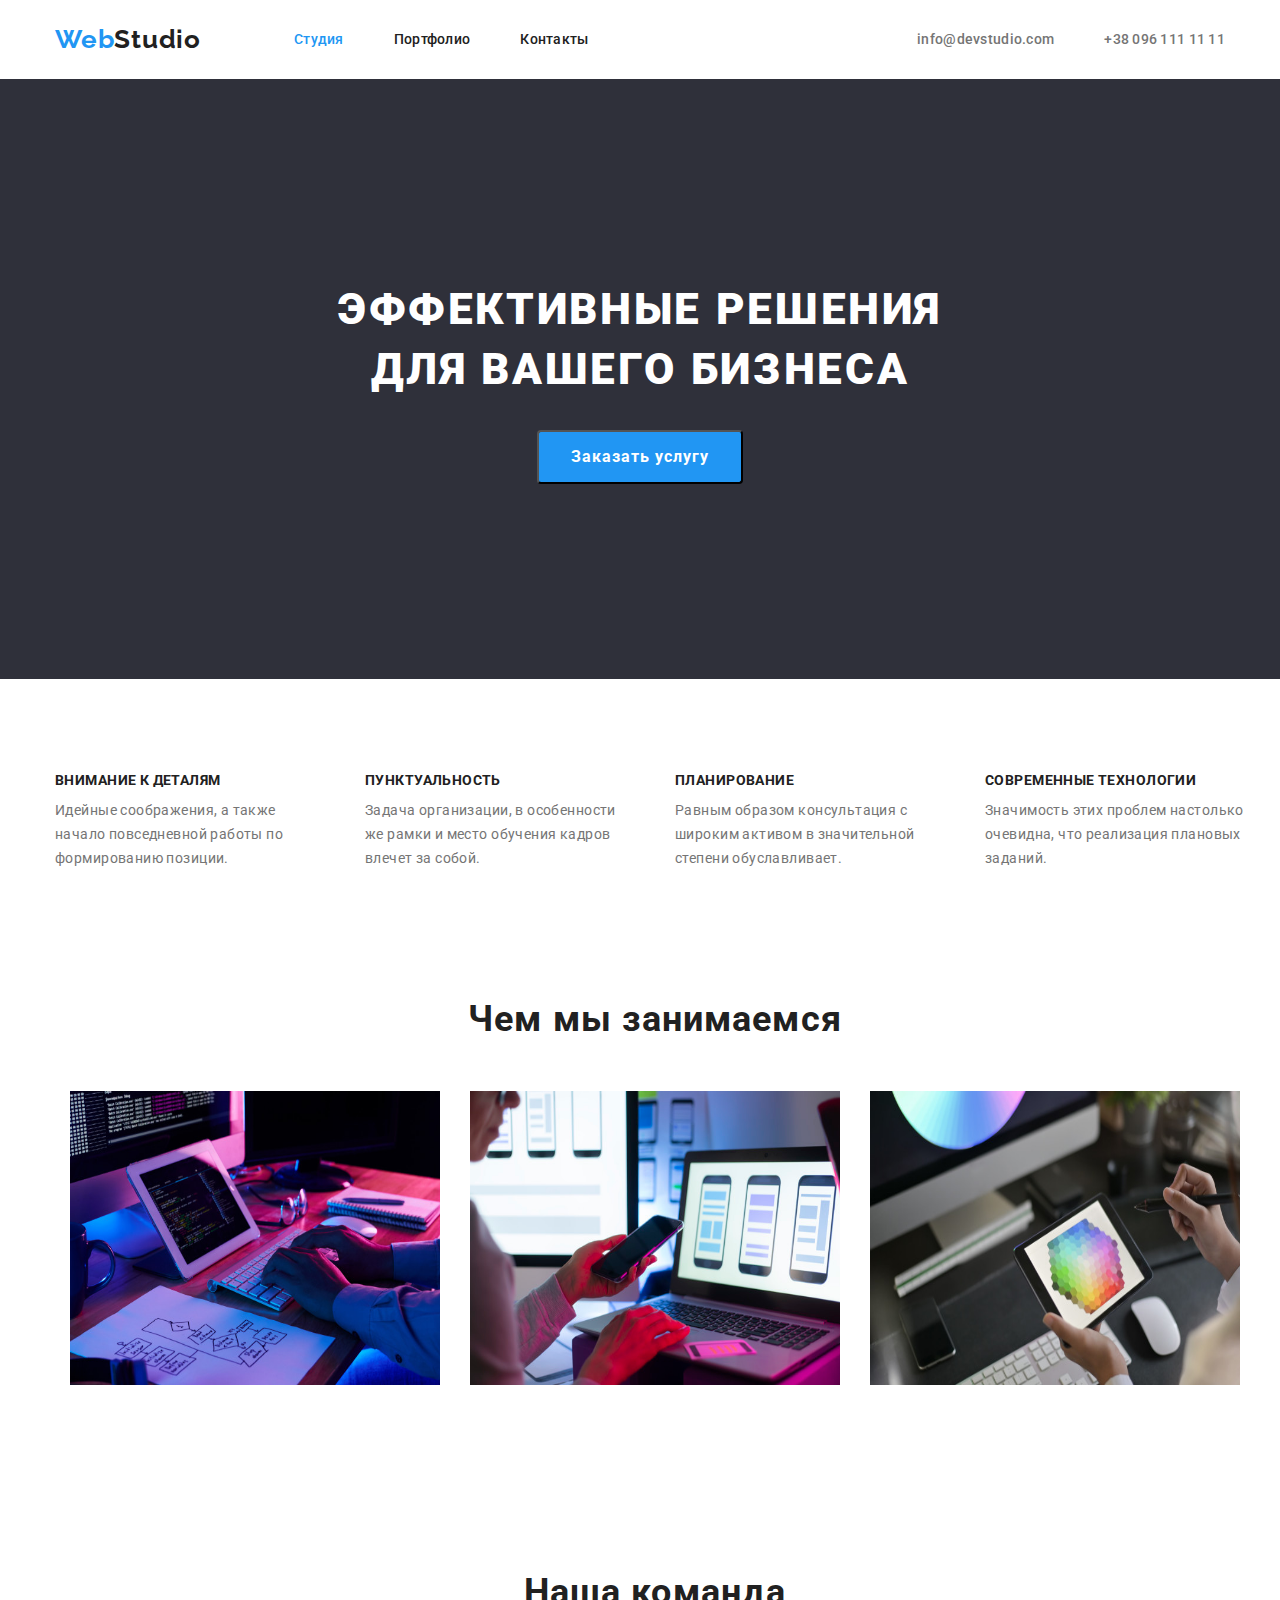
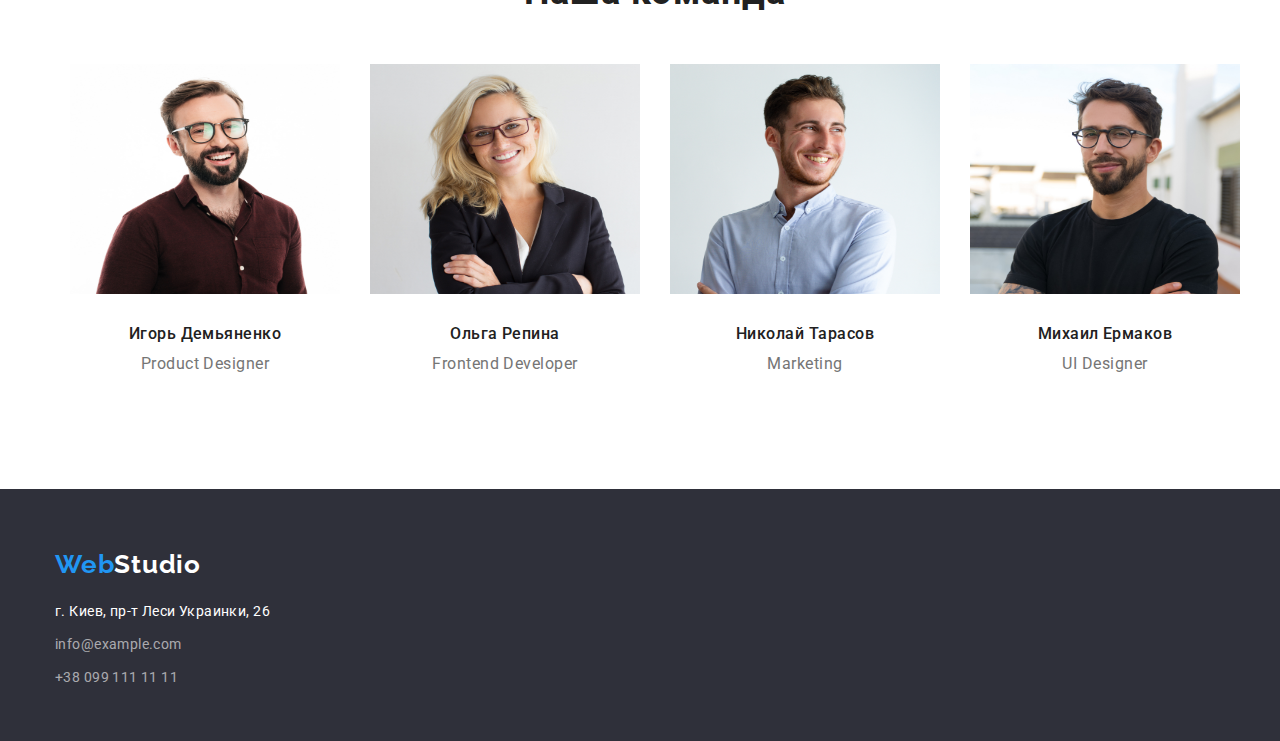
==== commit 3e96de9e: "22" ====
--- a/index.html
+++ b/index.html
@@ -49,15 +49,15 @@
 
 
 <main>
-      
+          
         <!-- Шапка -->
         <section class="cap">
             <h1 class="cap-heading">Эффективные решения<br> для вашего бизнеса</h1>
             <button class="cap-button" type="button">Заказать услугу</button>
         </section>
-    <!-- <div class="container"> -->
+    <div class="container">
         <!-- Особенности -->
-        <section class="peculiarity container">
+        <section class="peculiarity">
             <ul class="peculiarity-box">
                 <li class="peculiarity-list">
                     <h3 class="peculiarity-heading">Внимание к деталям</h3>
@@ -78,7 +78,7 @@
             </ul>
         </section>
         <!-- Чем мы занимаемся -->
-        <section class="classes-box container">
+        <section class="classes-box">
             <h2 class="classes-heading">Чем мы занимаемся</h2>
                 <ul class="image">
                     <li class="classes-image-list">
@@ -93,46 +93,40 @@
                 </ul>
         </section>
         <!-- Наша команда -->
-        <section class="team-box container">
+        <section class="team-box">
             <h2 class="team-box-heading">Наша команда</h2>
-            <div class="team-group-image">
-                <ul class="team-group">
+                    <ul class="team-group">
                         <li class="team-group-bg">
                             <img class="team-image" src="./images/foto1.jpg" alt="Фото мужчины" width="270">
+                            <div class="team-li">
+                             <h3 class="team-heading">Игорь Демьяненко</h3>
+                             <p class="team-position">Product Designer</p>
+                            </div>
                         </li>
                         <li class="team-group-bg">
                             <img class="team-image" src="./images/foto2.jpg" alt="Фото женщины" width="270">
+                            <div class="team-li">
+                             <h3 class="team-heading">Ольга Репина</h3>
+                             <p class="team-position">Frontend Developer</p>
+                            </div>
                         </li>
                         <li class="team-group-bg">
                             <img class="team-image" src="./images/foto3.jpg" alt="Фото мужчины" width="270">
+                            <div class="team-li">
+                             <h3 class="team-heading">Николай Тарасов</h3>
+                             <p class="team-position">Marketing</p>
+                            </div>
                         </li>
                         <li class="team-group-bg">
                             <img class="team-image" src="./images/foto4.jpg" alt="Фото мужчины" width="270">
+                            <div class="team-li">
+                             <h3 class="team-heading">Михаил Ермаков</h3>
+                             <p class="team-position">UI Designer</p>
+                            </div>
                         </li>
                     </ul>
-            </div>
-            <div class="team-group-link">
-                <ul class="team-group">
-                    <li class="team-group-bg">
-                        <h3 class="team-heading team-li">Игорь Демьяненко</h3>
-                        <p class="team-position team-li">Product Designer</p>
-                    </li>
-                    <li class="team-group-bg">
-                        <h3 class="team-heading team-li">Ольга Репина</h3>
-                        <p class="team-position team-li">Frontend Developer</p>
-                    </li>
-                    <li class="team-group-bg">
-                        <h3 class="team-heading team-li">Николай Тарасов</h3>
-                        <p class="team-position team-li">Marketing</p>
-                    </li>
-                    <li class="team-group-bg">
-                        <h3 class="team-heading team-li">Михаил Ермаков</h3>
-                        <p class="team-position team-li">UI Designer</p>
-                    </li>
-                </ul>
-            </div>
         </section>
-    <!-- </div> -->
+    </div>
 </main>  
 
 
--- a/css/styles.css
+++ b/css/styles.css
@@ -11,13 +11,6 @@
   font-family: var(--secondary-font);
 }
 
-h1,
-h2,
-h3,
-h4 {
-  margin: 0;
-}
-
 a {
   text-decoration: none;
 }
@@ -38,7 +31,7 @@
 /* ========== header ========== */
 
 .container {
-  width: 1170px;
+  width: 1200px;
   margin: 0 auto;
   padding-left: 15px;
   padding-right: 15px;
@@ -105,10 +98,6 @@
 }
 
 .connection-mailto {
-  /* display: block;
-  padding-top: 32px;
-  padding-bottom: 32px; */
-
   font-weight: 500;
   font-size: 14px;
   line-height: 1.14;
@@ -117,10 +106,6 @@
 }
 
 .connection-tel {
-  /* display: block;
-  padding-top: 32px;
-  padding-bottom: 32px; */
-
   font-weight: 500;
   font-size: 14px;
   line-height: 1.14;
@@ -148,13 +133,9 @@
   margin: 0 auto;
 }
 
-/* .cap-container {
-  padding: 200px 0;
-  width: 1200px;
-} */
-
 .cap-heading {
-  padding-bottom: 30px;
+  margin-top: 0;
+  margin-bottom: 30px;
 
   font-weight: 900;
   font-size: 44px;
@@ -203,13 +184,13 @@
 }
 
 .peculiarity-list {
-  /* display: flex;
-  flex-wrap: wrap; */
   width: 270px;
   height: 101px;
 }
 
 .peculiarity-heading {
+  margin-top: 0;
+  margin-bottom: 10px;
   font-weight: 700;
   font-size: 14px;
   line-height: 1.14;
@@ -218,7 +199,7 @@
   color: var(--text-primary);
 }
 .peculiarity-text {
-  /* margin-right: 30px; */
+  margin: 0;
 
   font-weight: 400;
   font-size: 14px;
@@ -233,6 +214,7 @@
   width: 1200px;
   padding-top: 47px;
   padding-bottom: 84px;
+  margin: 0 auto;
 }
 
 .image {
@@ -273,7 +255,7 @@
   padding-bottom: 86px;
 }
 
-.team-group-image .team-group {
+.team-group {
   display: flex;
   justify-content: center;
   margin: 0;
@@ -296,10 +278,12 @@
 
 .team-li {
   display: flex;
-  justify-content: center;
+  flex-direction: column;
+  align-items: center;
 }
 
 .team-box-heading {
+  margin-top: 0;
   margin-bottom: 50px;
 
   font-weight: 700;
@@ -315,6 +299,9 @@
   padding-bottom: 30px;
 }
 .team-heading {
+  margin-top: 0;
+  margin-bottom: 10px;
+
   font-weight: 500;
   font-size: 16px;
   line-height: 1.2;
@@ -322,6 +309,8 @@
   color: var(--text-primary);
 }
 .team-position {
+  margin: 0;
+
   font-style: normal;
   font-weight: normal;
   font-size: 16px;
@@ -350,6 +339,7 @@
 }
 .footer-address {
   margin-top: 20px;
+  margin-bottom: 9px;
   font-weight: 400;
   font-size: 14px;
   line-height: 1.71;
@@ -359,6 +349,10 @@
 
 .footer-list-box {
   margin: 0;
+}
+
+.footer-list {
+  margin-bottom: 9px;
 }
 
 .footer-mailto {
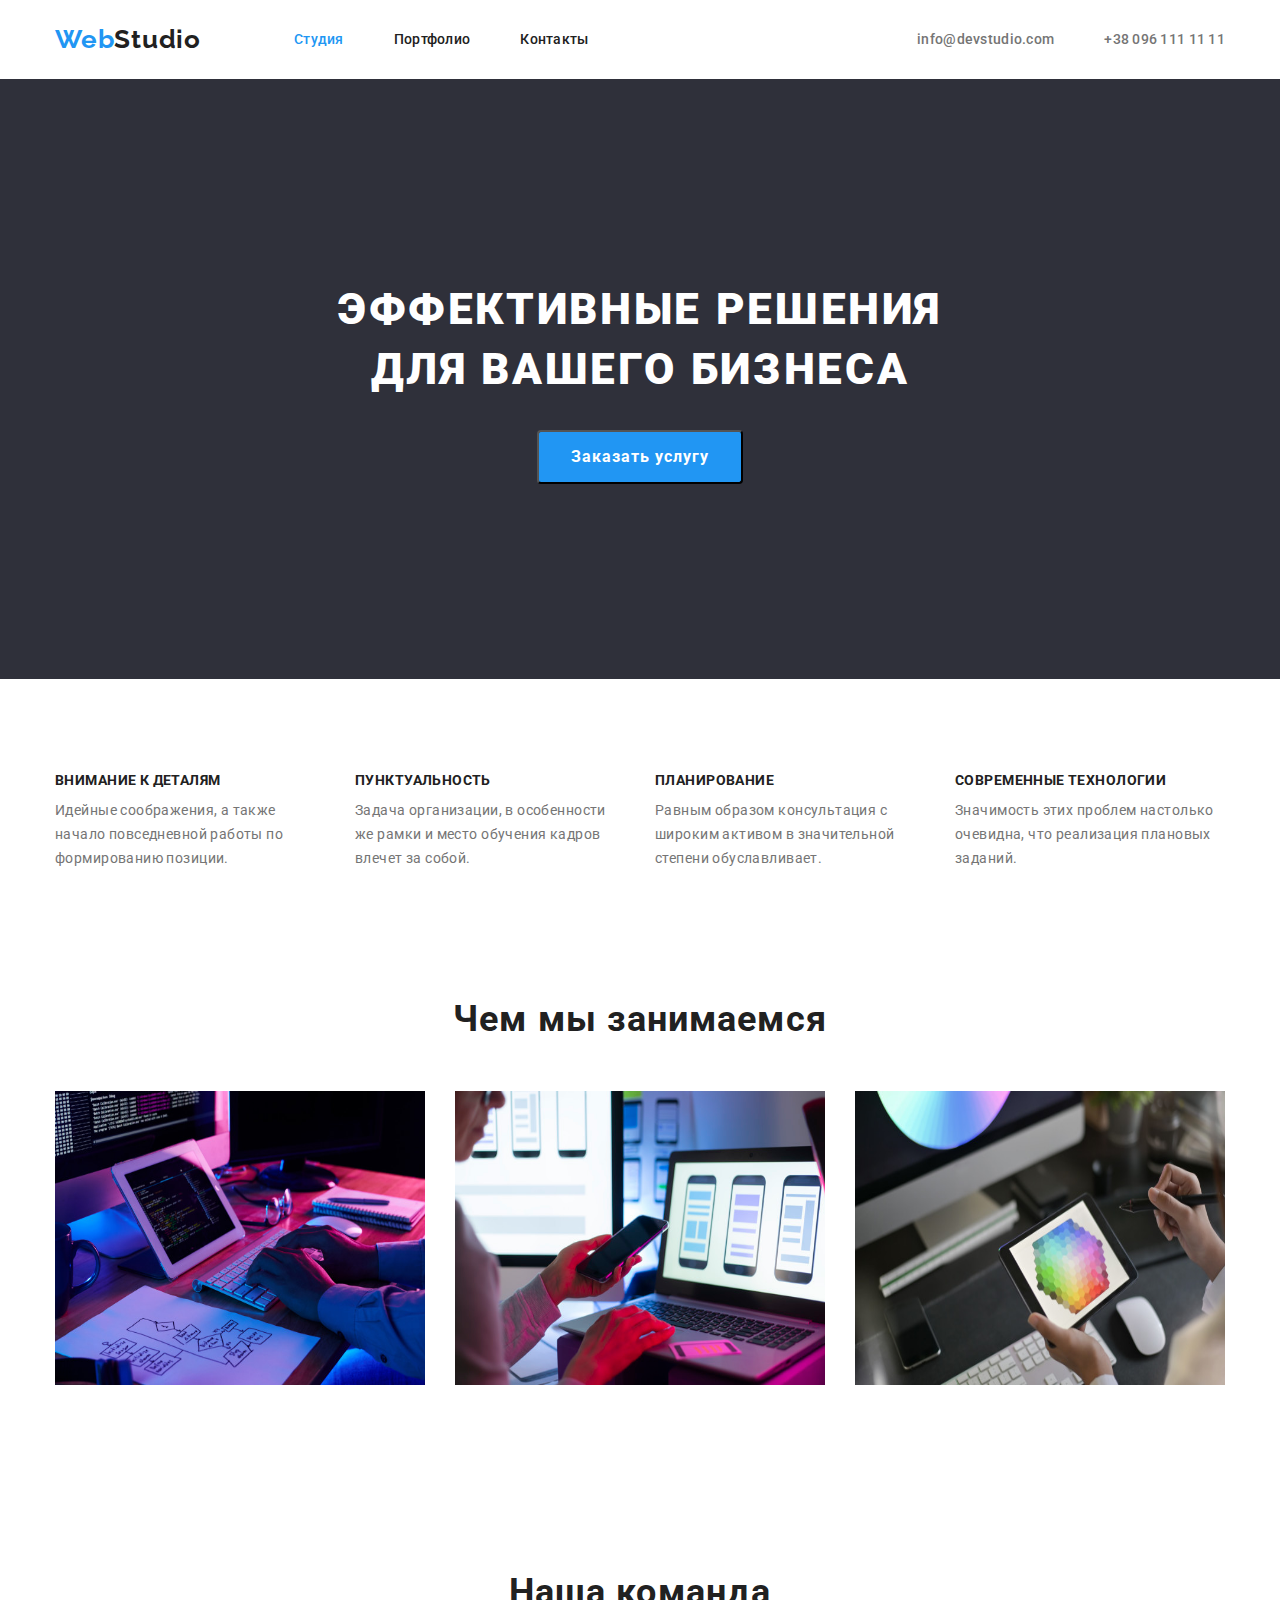
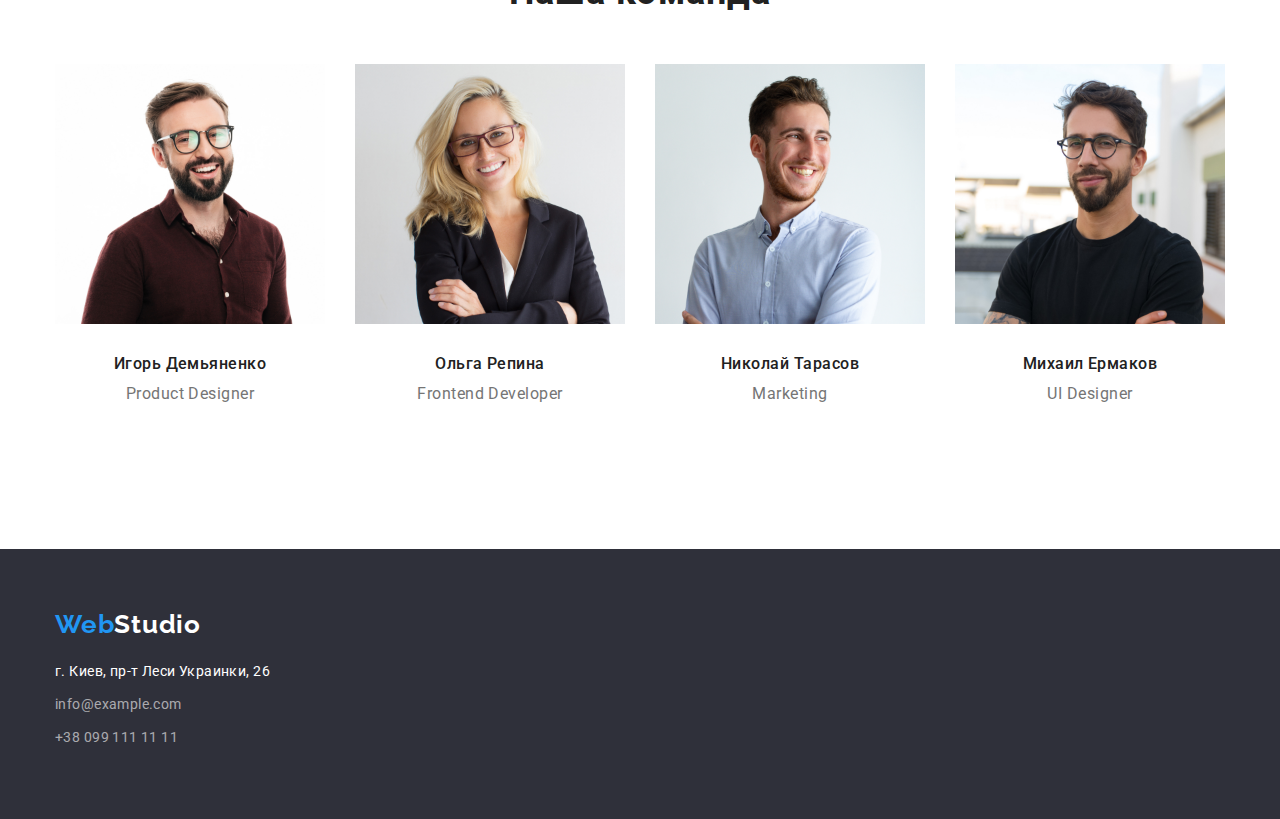
==== commit 953826bb: "last" ====
--- a/index.html
+++ b/index.html
@@ -55,9 +55,9 @@
             <h1 class="cap-heading">Эффективные решения<br> для вашего бизнеса</h1>
             <button class="cap-button" type="button">Заказать услугу</button>
         </section>
-    <div class="container">
+    <!-- <div class="container"> -->
         <!-- Особенности -->
-        <section class="peculiarity">
+        <section class="peculiarity container">
             <ul class="peculiarity-box">
                 <li class="peculiarity-list">
                     <h3 class="peculiarity-heading">Внимание к деталям</h3>
@@ -78,7 +78,7 @@
             </ul>
         </section>
         <!-- Чем мы занимаемся -->
-        <section class="classes-box">
+        <section class="classes-box container">
             <h2 class="classes-heading">Чем мы занимаемся</h2>
                 <ul class="image">
                     <li class="classes-image-list">
@@ -93,7 +93,7 @@
                 </ul>
         </section>
         <!-- Наша команда -->
-        <section class="team-box">
+        <section class="team-box container">
             <h2 class="team-box-heading">Наша команда</h2>
                     <ul class="team-group">
                         <li class="team-group-bg">
@@ -126,7 +126,7 @@
                         </li>
                     </ul>
         </section>
-    </div>
+    <!-- </div> -->
 </main>  
 
 
--- a/css/styles.css
+++ b/css/styles.css
@@ -127,7 +127,6 @@
 
 .cap {
   background-color: #2f303a;
-
   height: 600px;
   padding: 200px 0;
   margin: 0 auto;
@@ -167,8 +166,6 @@
 }
 
 .peculiarity {
-  width: 1200px;
-  margin: 0 auto;
   padding-top: 94px;
   padding-bottom: 47px;
 }
@@ -211,10 +208,8 @@
 /* ========== classes ========== */
 
 .classes-box {
-  width: 1200px;
   padding-top: 47px;
   padding-bottom: 84px;
-  margin: 0 auto;
 }
 
 .image {
@@ -250,7 +245,6 @@
 /* ========== team ========== */
 
 .team-box {
-  width: 1200px;
   padding-top: 102px;
   padding-bottom: 86px;
 }
@@ -280,6 +274,8 @@
   display: flex;
   flex-direction: column;
   align-items: center;
+  padding-top: 30px;
+  padding-bottom: 30px;
 }
 
 .team-box-heading {
@@ -296,7 +292,6 @@
 .team-image {
   width: 270px;
   height: 260px;
-  padding-bottom: 30px;
 }
 .team-heading {
   margin-top: 0;
@@ -323,7 +318,6 @@
 
 .footer {
   background-color: #2f303a;
-  height: 252px;
   padding: 60px 0;
   margin: 0 auto;
 }
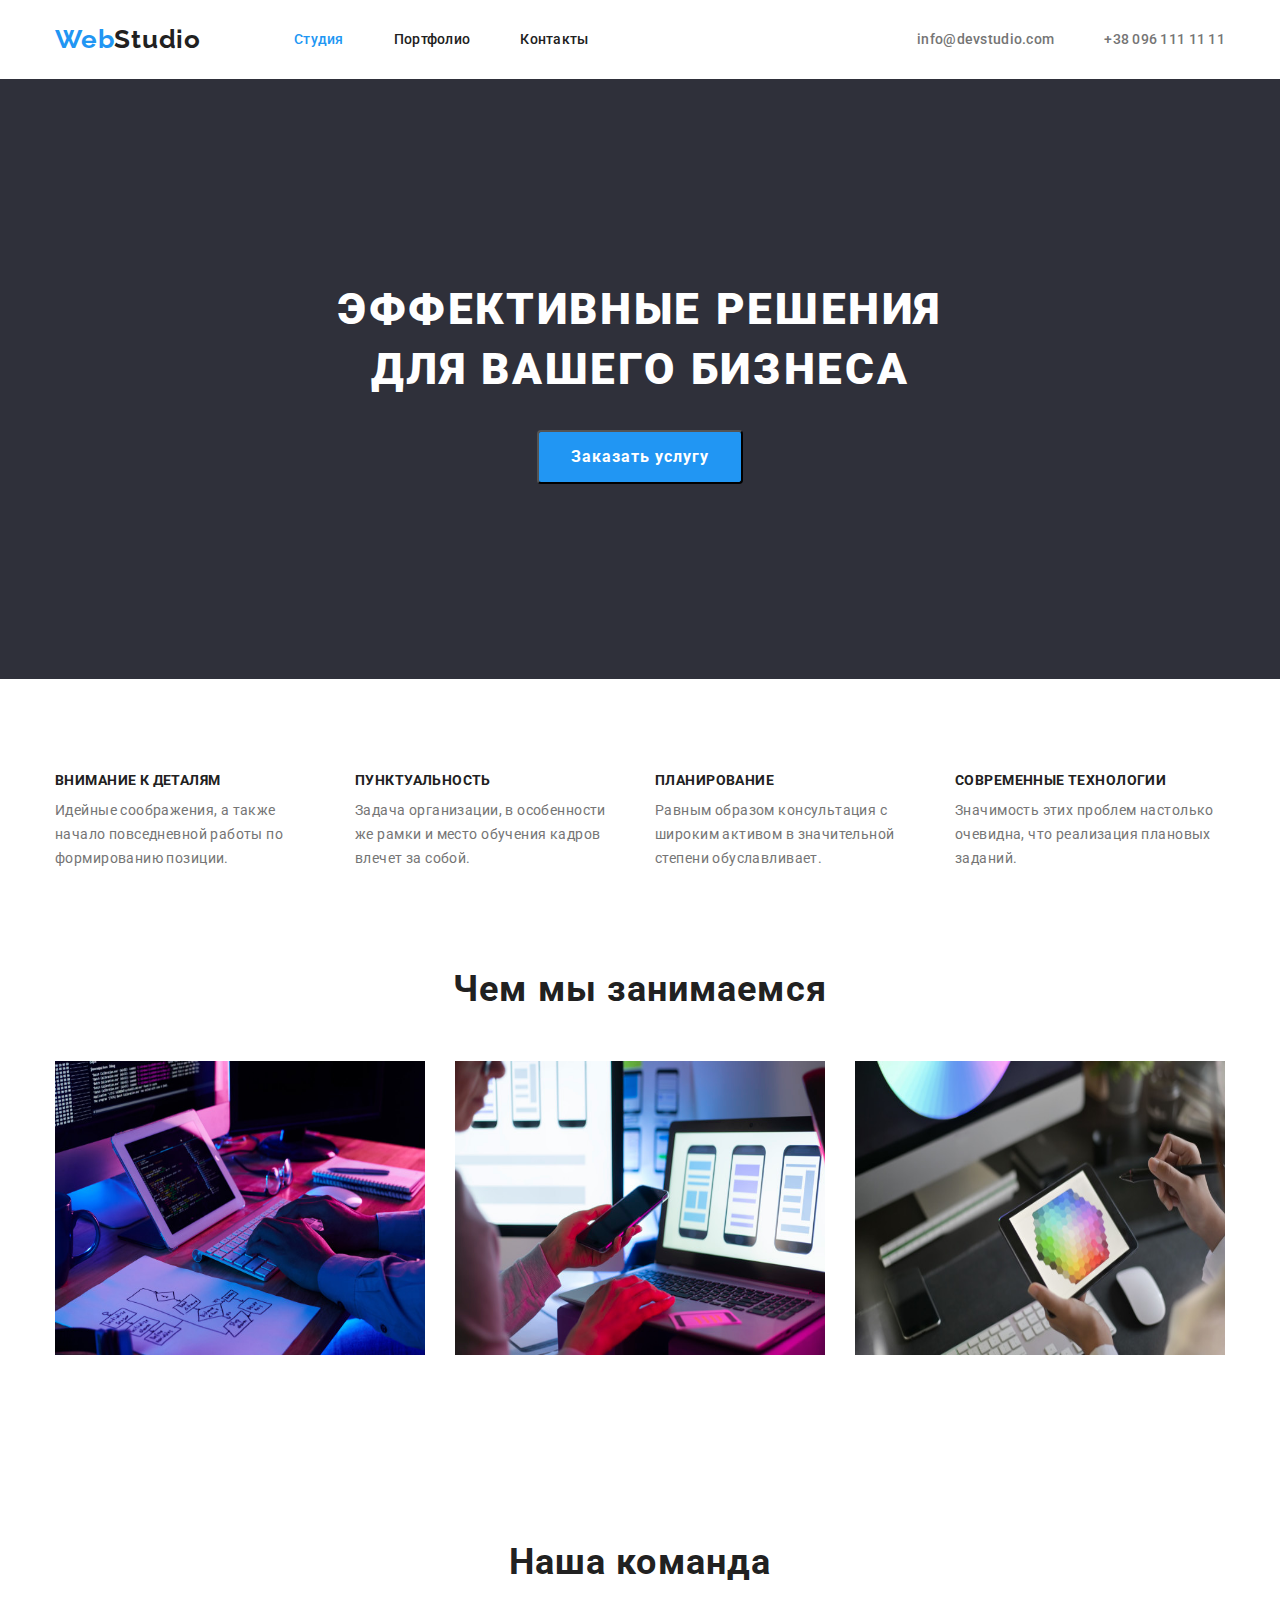
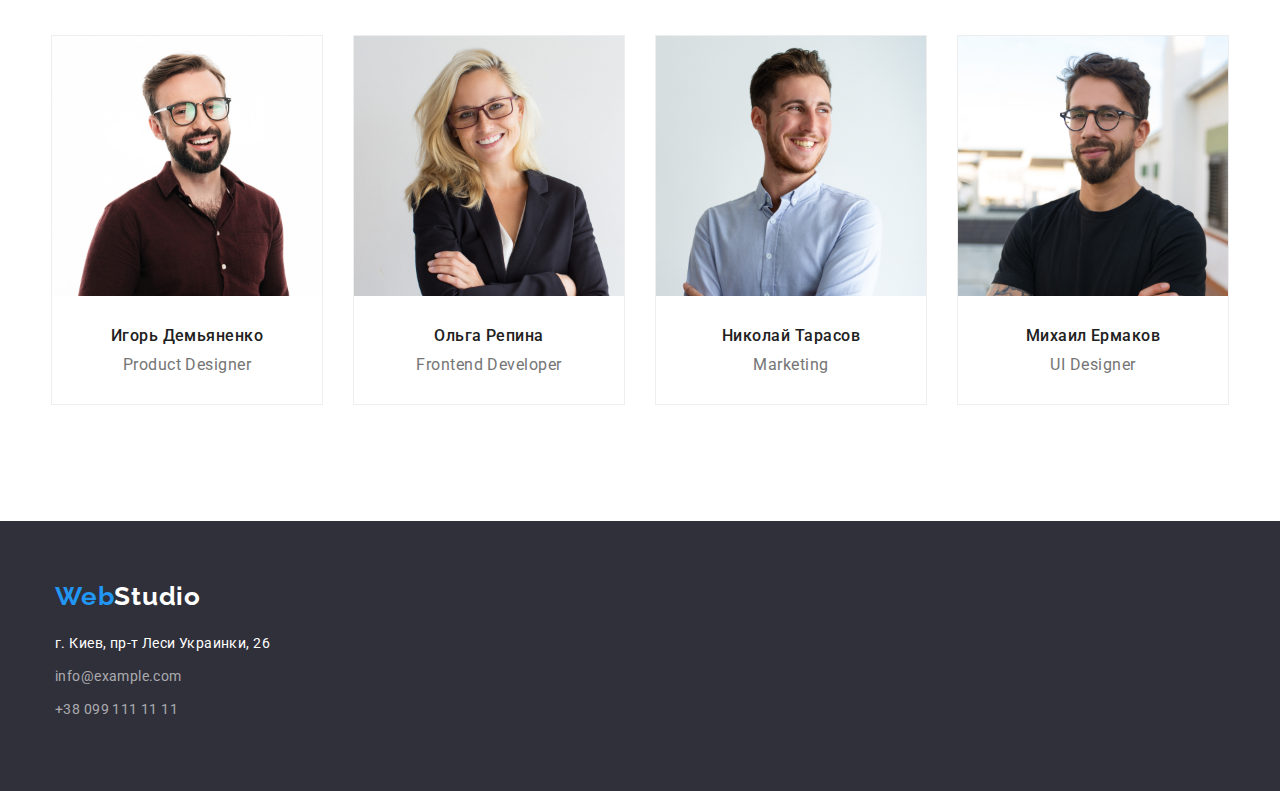
==== commit feea6efe: "last-last" ====
--- a/index.html
+++ b/index.html
@@ -50,87 +50,94 @@
 
 <main>
           
-        <!-- Шапка -->
+<!---------- Герой ---------->
         <section class="cap">
-            <h1 class="cap-heading">Эффективные решения<br> для вашего бизнеса</h1>
-            <button class="cap-button" type="button">Заказать услугу</button>
+            <div class="container">
+                <h1 class="cap-heading">Эффективные решения<br> для вашего бизнеса</h1>
+                <button class="cap-button" type="button">Заказать услугу</button>
+            </div>
         </section>
-    <!-- <div class="container"> -->
-        <!-- Особенности -->
-        <section class="peculiarity container">
-            <ul class="peculiarity-box">
-                <li class="peculiarity-list">
-                    <h3 class="peculiarity-heading">Внимание к деталям</h3>
-                    <p class="peculiarity-text">Идейные соображения, а также начало повседневной работы по формированию позиции.</p>
-                </li>
-                <li class="peculiarity-list">
-                    <h3 class="peculiarity-heading">Пунктуальность</h3>
-                    <p class="peculiarity-text">Задача организации, в особенности же рамки и место обучения кадров влечет за собой.</p>
-                </li>
-                <li class="peculiarity-list">
-                    <h3 class="peculiarity-heading">Планирование</h3>
-                    <p class="peculiarity-text">Равным образом консультация с широким активом в значительной степени обуславливает.</p>
-                </li>
-                <li class="peculiarity-list">
-                    <h3 class="peculiarity-heading">Современные технологии</h3>
-                    <p class="peculiarity-text">Значимость этих проблем настолько очевидна, что реализация плановых заданий.</p>
-                </li>
-            </ul>
-        </section>
-        <!-- Чем мы занимаемся -->
-        <section class="classes-box container">
-            <h2 class="classes-heading">Чем мы занимаемся</h2>
-                <ul class="image">
-                    <li class="classes-image-list">
-                        <img class="classes-image" src="./images/imag1.jpg " alt="Картинка" width="370">
+<!---------- Особенности ---------->
+        <section class="peculiarity">
+            <div class="container">
+                <ul class="peculiarity-box">
+                    <li class="peculiarity-list">
+                        <h3 class="peculiarity-heading">Внимание к деталям</h3>
+                        <p class="peculiarity-text">Идейные соображения, а также начало повседневной работы по формированию позиции.</p>
                     </li>
-                    <li class="classes-image-list">
-                        <img class="classes-image" src="./images/imag2.jpg " alt="Картинка" width="370">
+                    <li class="peculiarity-list">
+                        <h3 class="peculiarity-heading">Пунктуальность</h3>
+                        <p class="peculiarity-text">Задача организации, в особенности же рамки и место обучения кадров влечет за собой.</p>
                     </li>
-                    <li class="classes-image-list">
-                        <img class="classes-image" src="./images/imag3.jpg " alt="Картинка" width="370">
+                    <li class="peculiarity-list">
+                        <h3 class="peculiarity-heading">Планирование</h3>
+                        <p class="peculiarity-text">Равным образом консультация с широким активом в значительной степени обуславливает.</p>
+                    </li>
+                    <li class="peculiarity-list">
+                        <h3 class="peculiarity-heading">Современные технологии</h3>
+                        <p class="peculiarity-text">Значимость этих проблем настолько очевидна, что реализация плановых заданий.</p>
                     </li>
                 </ul>
+            </div>
         </section>
-        <!-- Наша команда -->
-        <section class="team-box container">
-            <h2 class="team-box-heading">Наша команда</h2>
+<!---------- Чем мы занимаемся ---------->
+        <section class="classes-box">
+            <div class="container">
+                <h2 class="classes-heading">Чем мы занимаемся</h2>
+                    <ul class="image">
+                        <li class="classes-image-list">
+                            <img class="classes-image" src="./images/imag1.jpg " alt="Картинка" width="370">
+                        </li>
+                        <li class="classes-image-list">
+                            <img class="classes-image" src="./images/imag2.jpg " alt="Картинка" width="370">
+                        </li>
+                        <li class="classes-image-list">
+                            <img class="classes-image" src="./images/imag3.jpg " alt="Картинка" width="370">
+                        </li>
+                    </ul>
+            </div>
+        </section>
+<!---------- Наша команда ---------->
+        <section class="team-box">
+            <div class="container">
+                <h2 class="team-box-heading">Наша команда</h2>
                     <ul class="team-group">
                         <li class="team-group-bg">
                             <img class="team-image" src="./images/foto1.jpg" alt="Фото мужчины" width="270">
                             <div class="team-li">
-                             <h3 class="team-heading">Игорь Демьяненко</h3>
-                             <p class="team-position">Product Designer</p>
+                                <h3 class="team-heading">Игорь Демьяненко</h3>
+                                <p class="team-position">Product Designer</p>
                             </div>
                         </li>
                         <li class="team-group-bg">
                             <img class="team-image" src="./images/foto2.jpg" alt="Фото женщины" width="270">
                             <div class="team-li">
-                             <h3 class="team-heading">Ольга Репина</h3>
-                             <p class="team-position">Frontend Developer</p>
+                                <h3 class="team-heading">Ольга Репина</h3>
+                                <p class="team-position">Frontend Developer</p>
                             </div>
                         </li>
                         <li class="team-group-bg">
                             <img class="team-image" src="./images/foto3.jpg" alt="Фото мужчины" width="270">
                             <div class="team-li">
-                             <h3 class="team-heading">Николай Тарасов</h3>
-                             <p class="team-position">Marketing</p>
+                                <h3 class="team-heading">Николай Тарасов</h3>
+                                <p class="team-position">Marketing</p>
                             </div>
                         </li>
                         <li class="team-group-bg">
                             <img class="team-image" src="./images/foto4.jpg" alt="Фото мужчины" width="270">
                             <div class="team-li">
-                             <h3 class="team-heading">Михаил Ермаков</h3>
-                             <p class="team-position">UI Designer</p>
+                                <h3 class="team-heading">Михаил Ермаков</h3>
+                                <p class="team-position">UI Designer</p>
                             </div>
                         </li>
                     </ul>
+            </div>
         </section>
-    <!-- </div> -->
+    
 </main>  
 
 
-<!-- Нижний блок -->
+<!---------- Нижний блок ---------->
 
 
 <footer class="footer">
--- a/css/styles.css
+++ b/css/styles.css
@@ -227,6 +227,7 @@
 }
 
 .classes-heading {
+  margin-top: 0;
   margin-bottom: 50px;
 
   font-weight: bold;
@@ -256,6 +257,7 @@
 }
 
 .team-group-bg {
+  border: 1px solid #eeeeee;
   margin-left: 30px;
   margin-bottom: 30px;
 }
@@ -274,6 +276,7 @@
   display: flex;
   flex-direction: column;
   align-items: center;
+
   padding-top: 30px;
   padding-bottom: 30px;
 }
